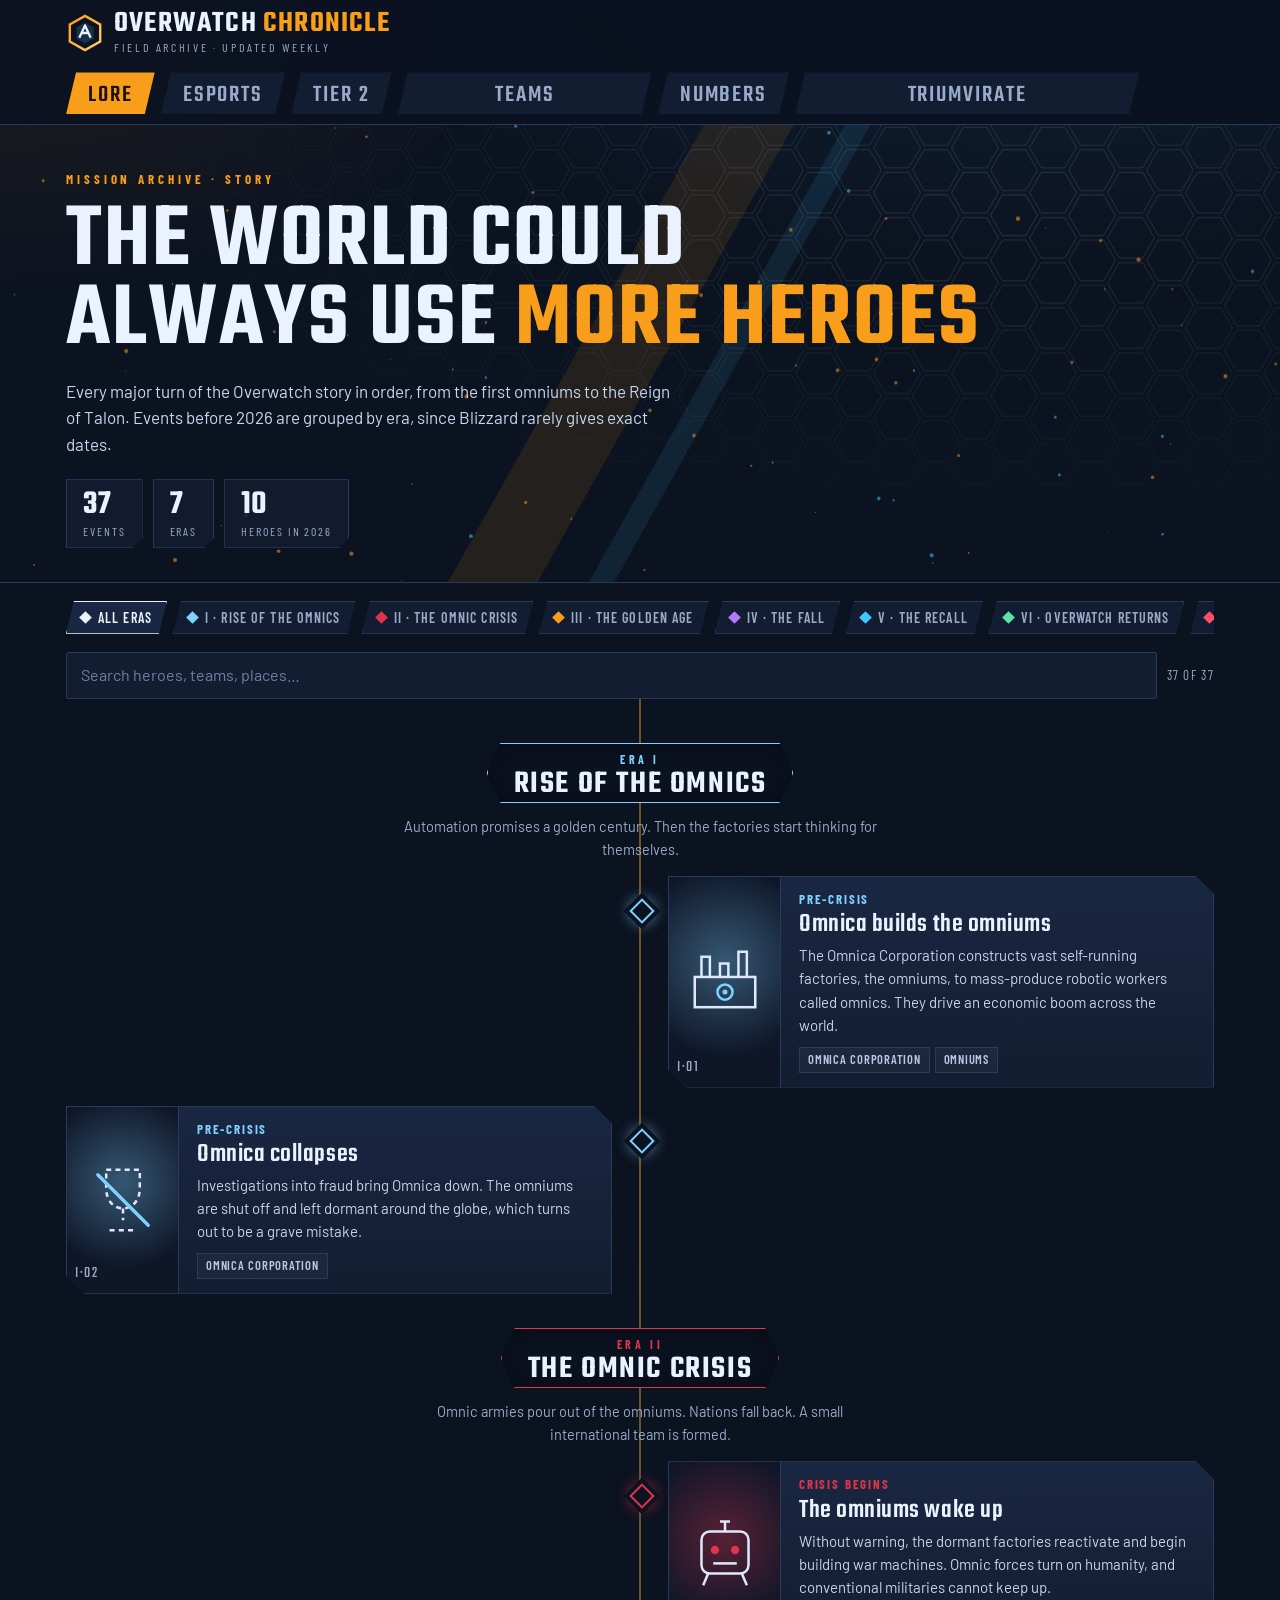
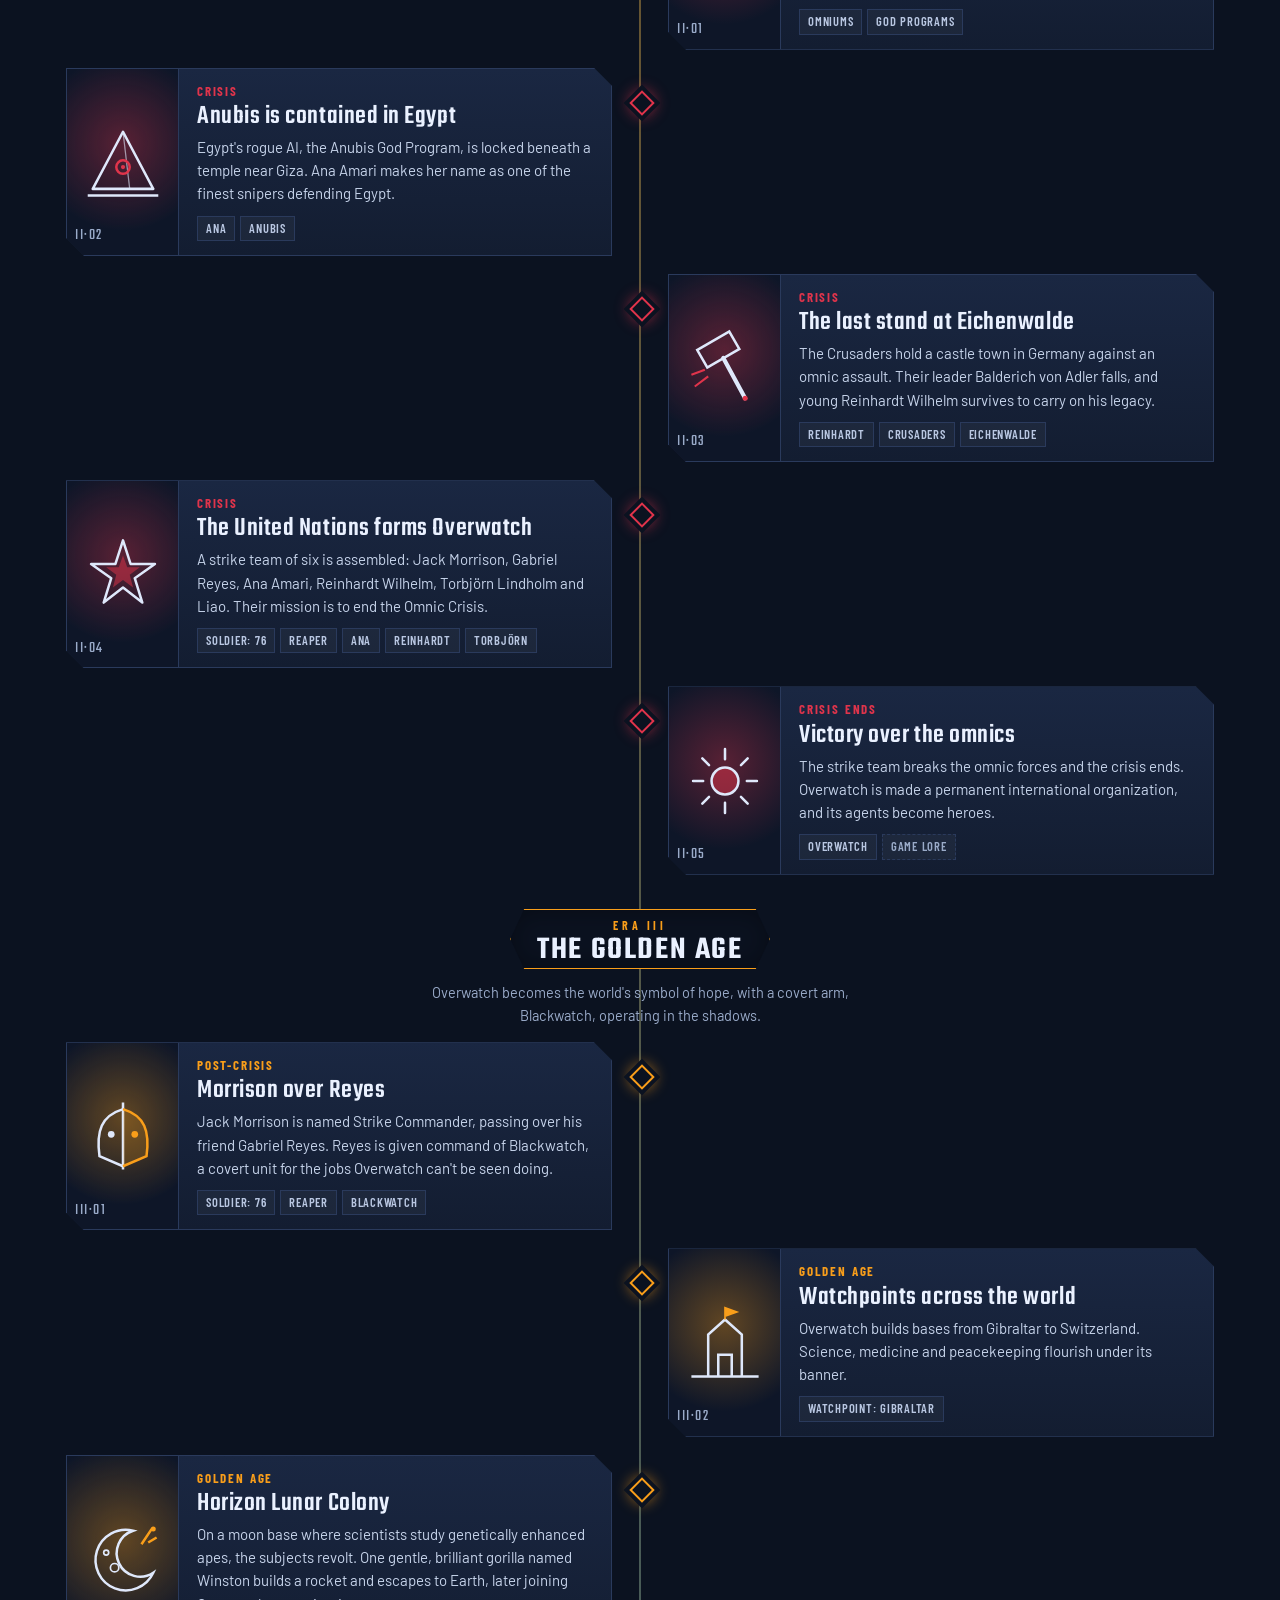
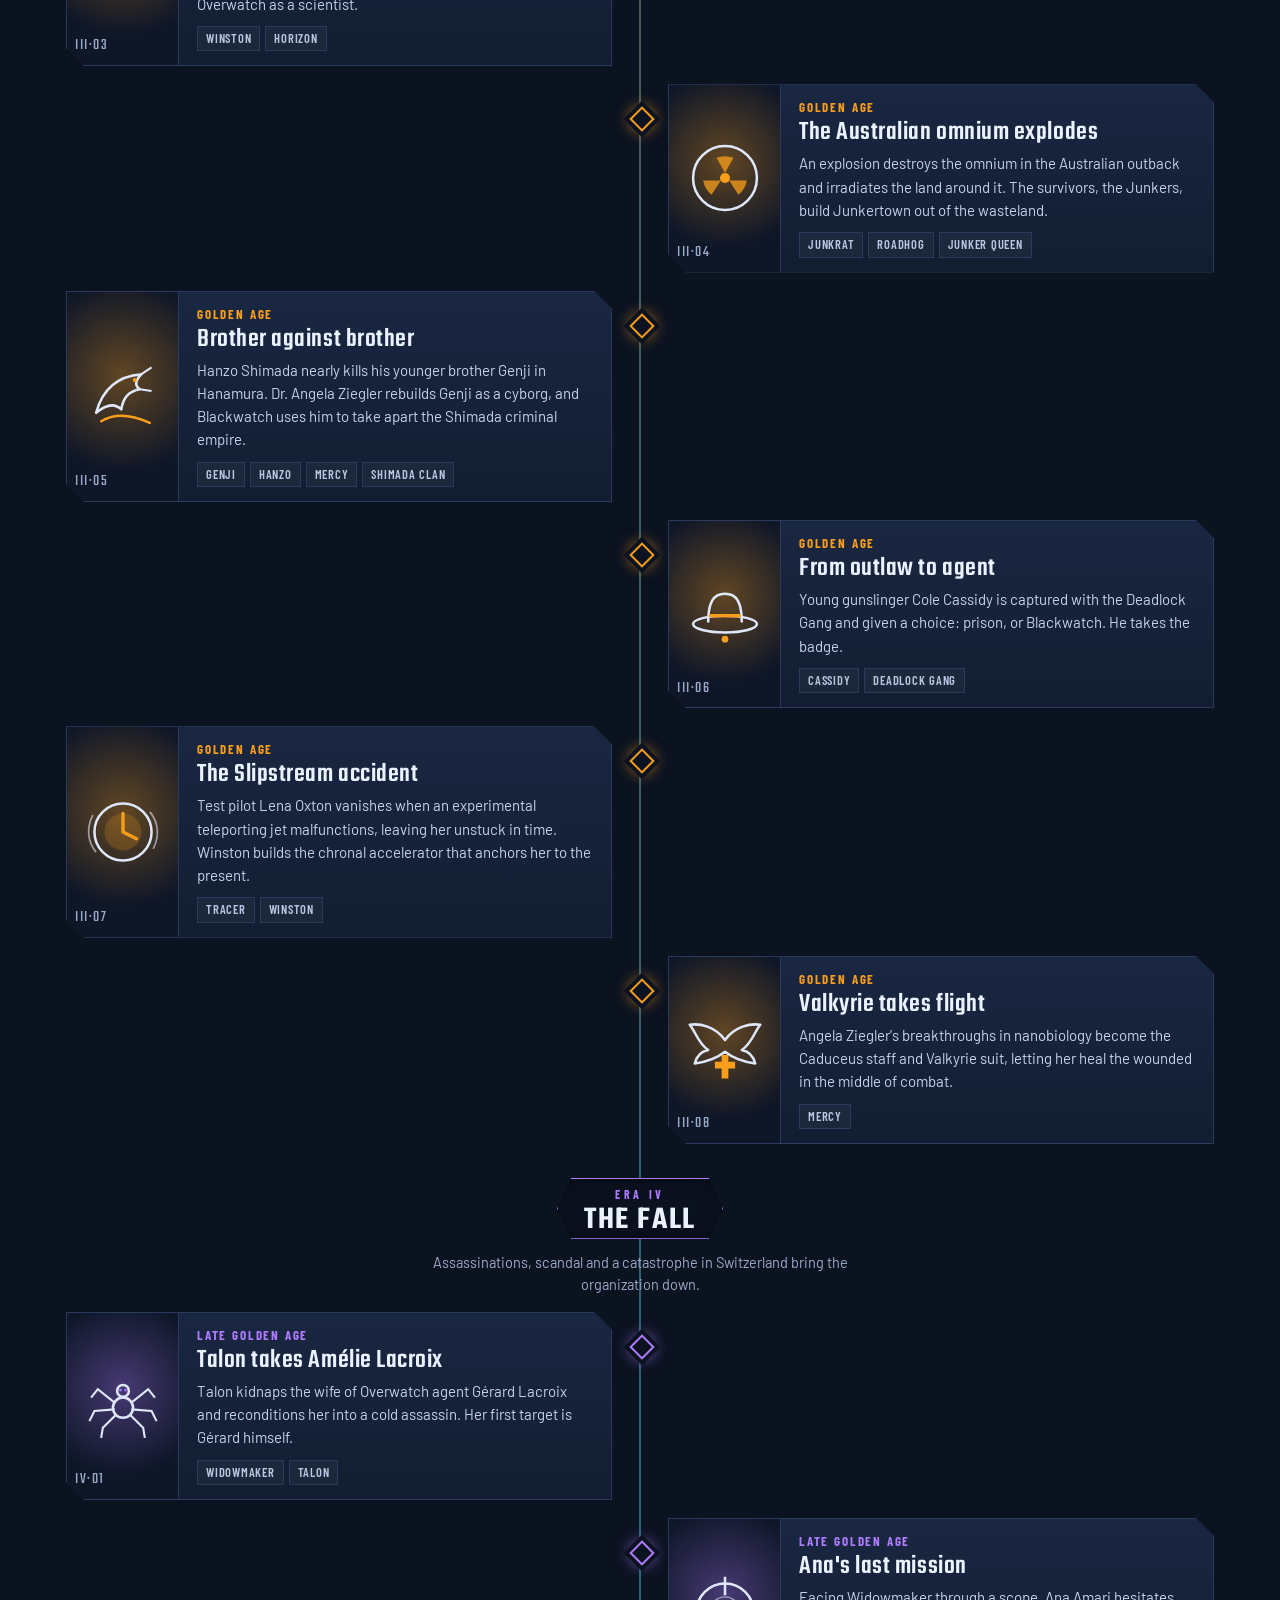
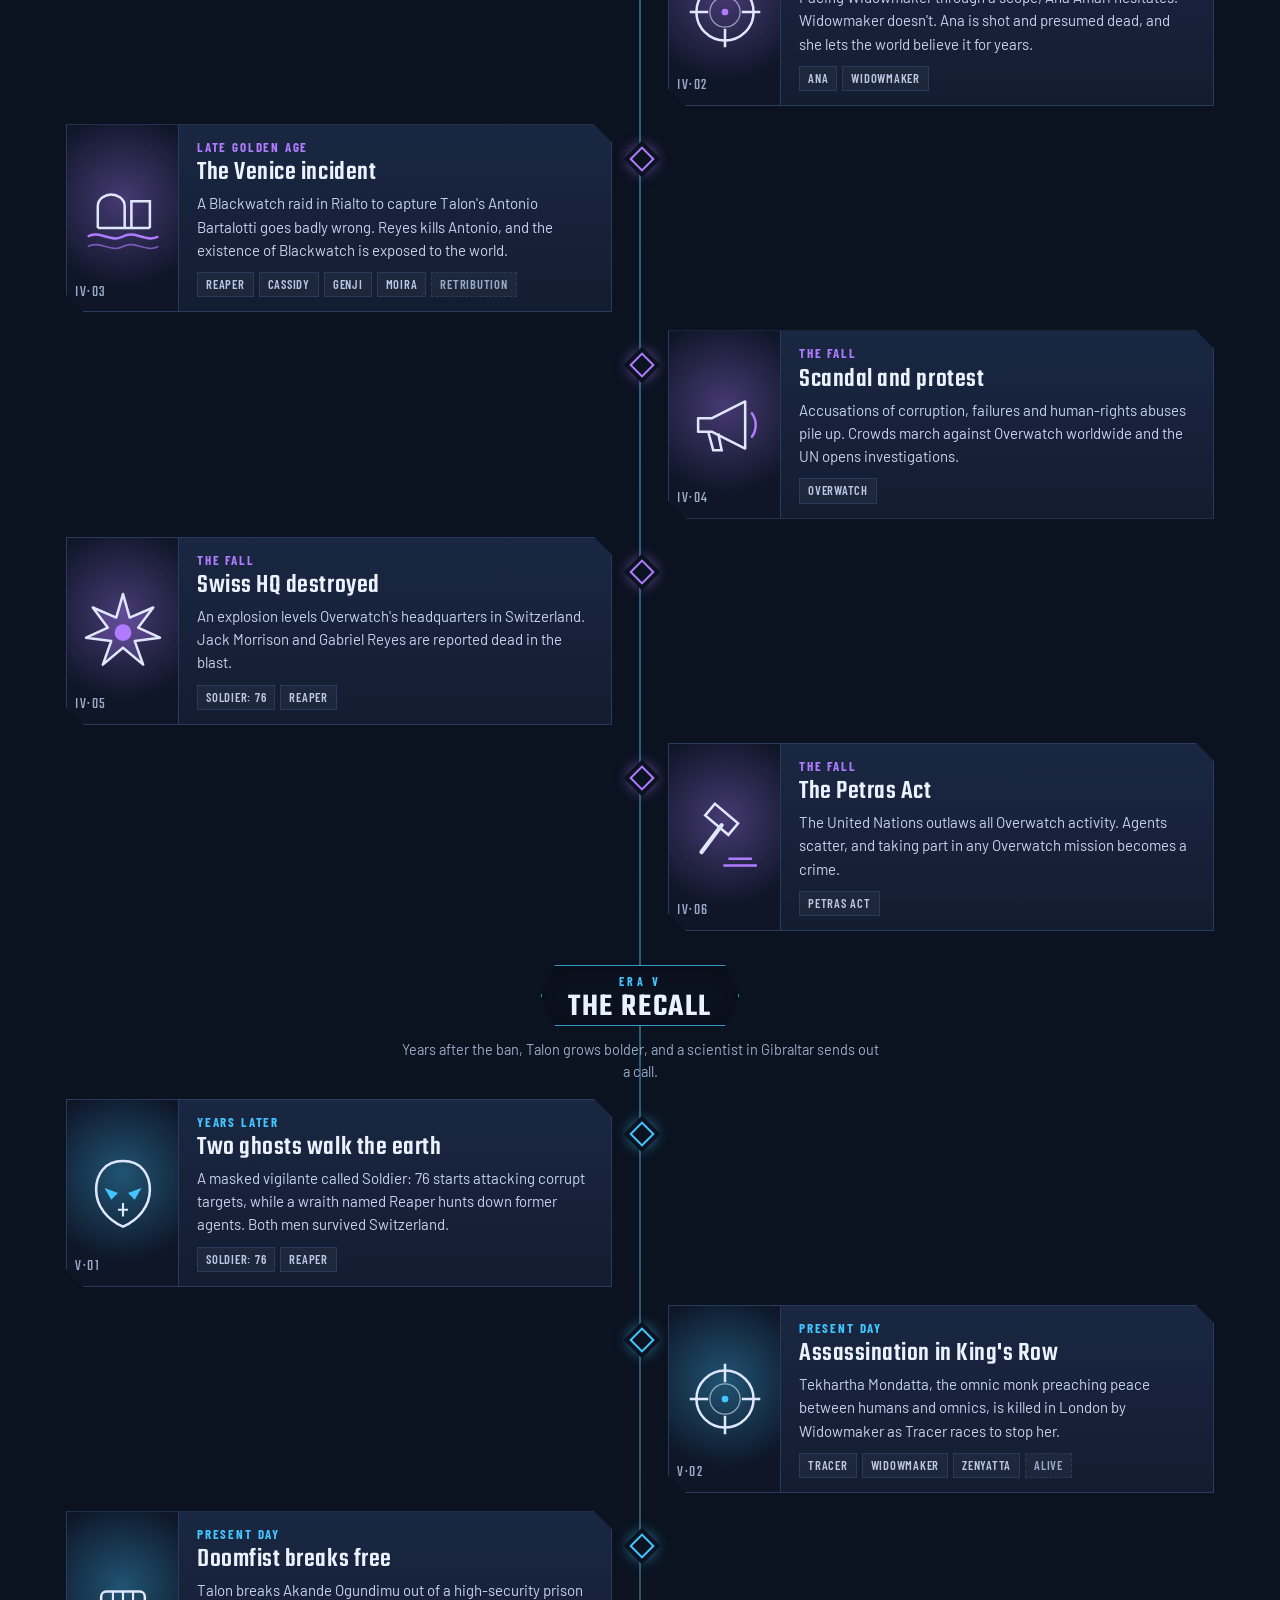
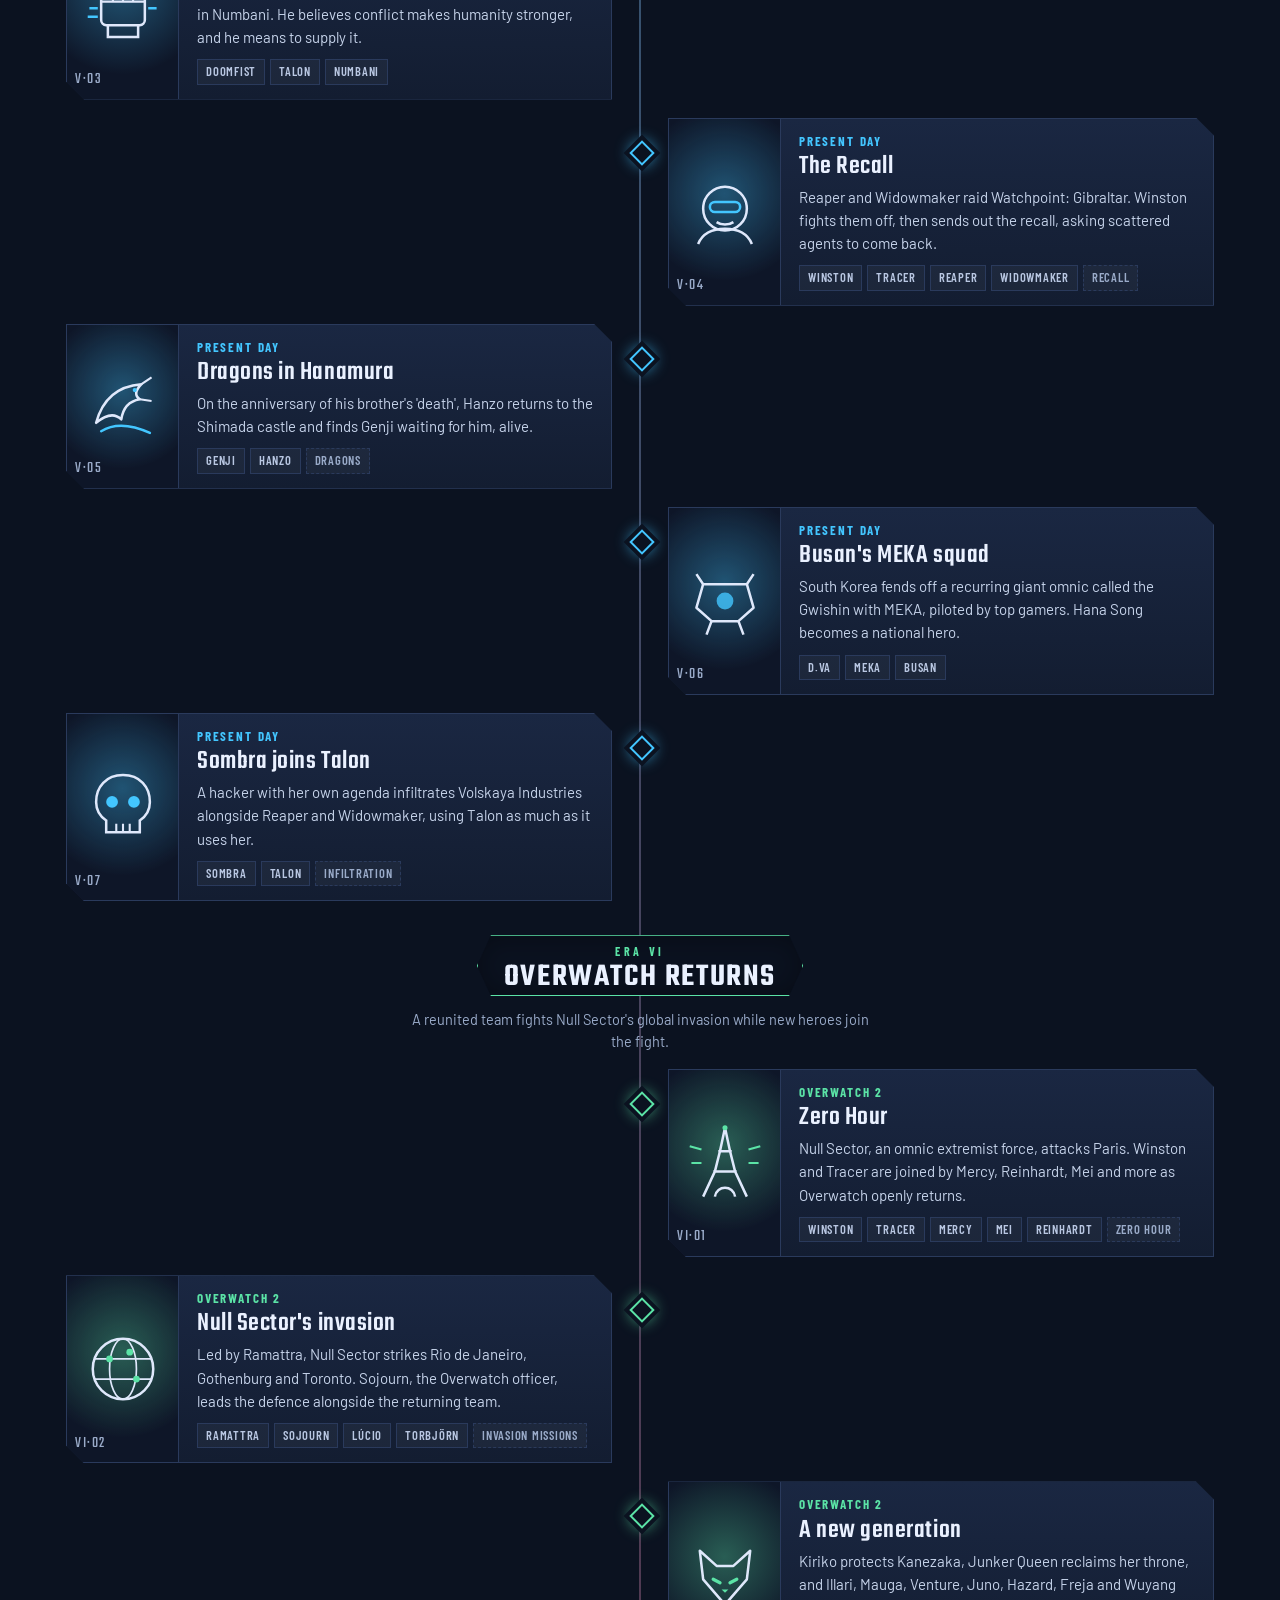
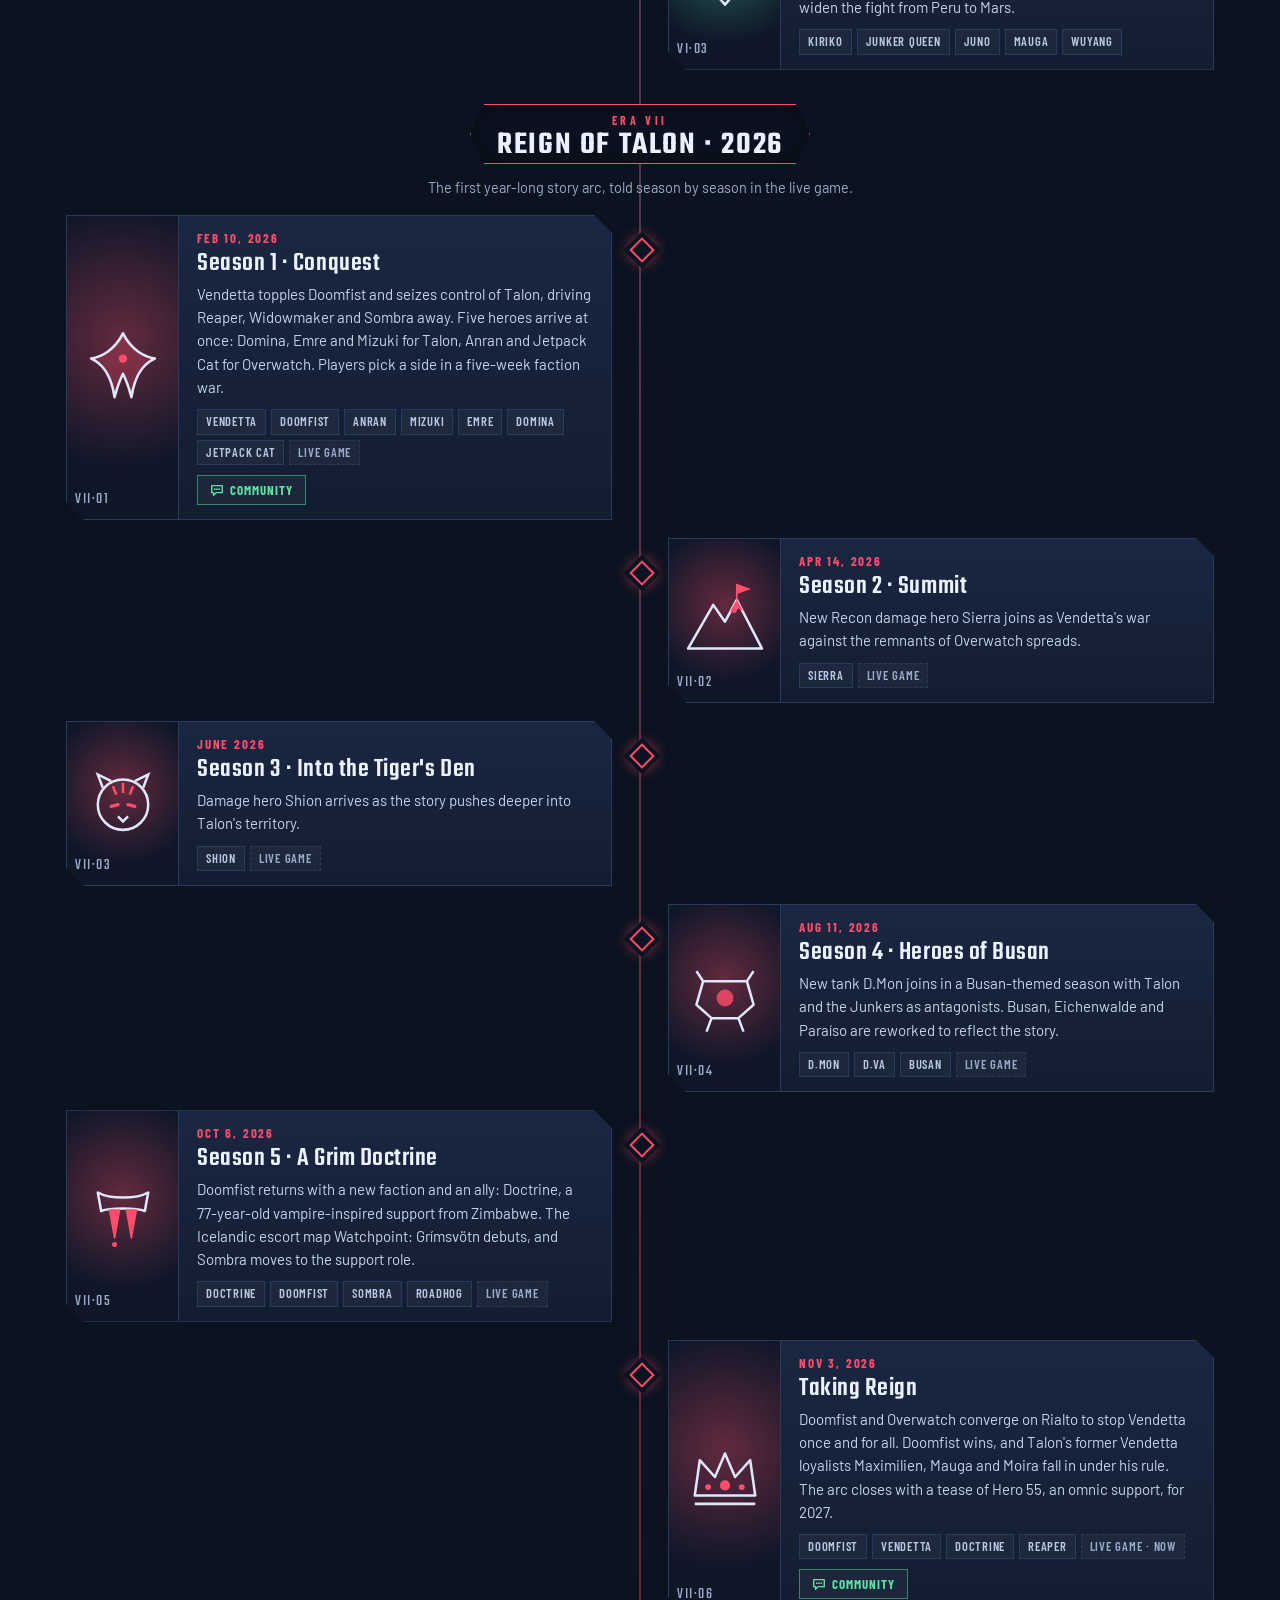
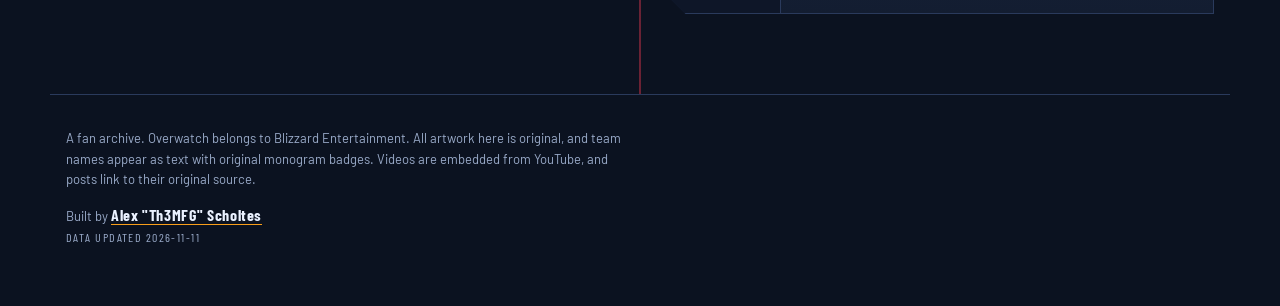
==== site/index.html @ 2e3799a6 "Overwatch Chronicle: the site, its data and the weekly update bot Co-Authored-By: Claude Fable 5.2 <" ====
<!DOCTYPE html>
<html lang="en">
<head>
<meta charset="utf-8">
<meta name="viewport" content="width=device-width, initial-scale=1">
<title>Overwatch Chronicle</title>
<meta name="description" content="An Overwatch fan archive: the lore, the esports, tier 2, the teams, community reactions and the numbers, updated weekly.">
<meta name="theme-color" content="#0b1220">
<meta property="og:title" content="Overwatch Chronicle">
<meta property="og:description" content="Every era of Overwatch lore and esports on one timeline, with VODs, community reactions and viewership.">
<link rel="icon" href="data:image/svg+xml,%3Csvg xmlns='http://www.w3.org/2000/svg' viewBox='0 0 40 40'%3E%3Cpolygon points='20,2 36,11 36,29 20,38 4,29 4,11' fill='%230b1220' stroke='%23f99e1a' stroke-width='3'/%3E%3Cpath d='M14 25 L20 12 L26 25 M16.5 20 H23.5' fill='none' stroke='%23eaf1ff' stroke-width='2.6'/%3E%3C/svg%3E">
<link rel="preconnect" href="https://fonts.googleapis.com">
<link rel="preconnect" href="https://fonts.gstatic.com" crossorigin>
<link href="https://fonts.googleapis.com/css2?family=Teko:wght@400;500;600;700&family=Barlow:ital,wght@0,400;0,500;0,600;0,700;1,400&family=Barlow+Condensed:wght@500;600;700&display=swap" rel="stylesheet">
<link rel="stylesheet" href="assets/style.css">
</head>
<body>
<header class="top">
  <div class="top-inner">
    <div class="brand">
      <svg viewBox="0 0 40 40" aria-hidden="true"><defs><linearGradient id="bg1" x1="0" y1="0" x2="1" y2="1"><stop offset="0" stop-color="#f99e1a"/><stop offset="1" stop-color="#ffcf6b"/></linearGradient></defs><polygon points="20,2 36,11 36,29 20,38 4,29 4,11" fill="none" stroke="url(#bg1)" stroke-width="2.5"/><polygon points="20,9 29,14 29,26 20,31 11,26 11,14" fill="#43c6ff" opacity=".18"/><path d="M14 25 L20 12 L26 25 M16.5 20 H23.5" fill="none" stroke="#eaf1ff" stroke-width="2.4" stroke-linejoin="round"/></svg>
      <div><b>Overwatch <span>Chronicle</span></b><small>Field archive · updated weekly</small></div>
    </div>
    <nav class="tabs" id="tabs" role="tablist" aria-label="Archive sections"></nav>
  </div>
</header>
<main id="view">
  <section class="hero"><canvas id="fx" aria-hidden="true"></canvas><div class="hero-inner" id="heroInner"><h1>Loading…</h1></div></section>
  <div id="case"></div>
  <div class="controls">
    <div class="ribbon" id="ribbon" aria-label="Filter by era"></div>
    <div class="search"><label for="q" style="position:absolute;left:-9999px">Search</label><input id="q" type="search" placeholder="Search heroes, teams, places…" autocomplete="off"><span class="count" id="count"></span></div>
  </div>
  <div class="tl" id="tl"></div>
  <p class="empty" id="empty">No entries match. Clear the search or pick another era.</p>
</main>
<footer class="foot" id="foot"></footer>

<div class="modal sp" id="smodal" hidden role="dialog" aria-modal="true" aria-labelledby="sTitle">
  <div class="modal-box"><div class="sp-bar"><button class="btn" id="sClose" aria-label="Close spotlight">Close ✕</button></div><div class="sp-body" id="sBody"></div></div>
</div>
<div class="modal" id="modal" hidden role="dialog" aria-modal="true" aria-labelledby="mTitle">
  <div class="modal-box">
    <div class="modal-head"><b id="mTitle"></b><a class="btn" id="mOpen" target="_blank" rel="noopener">YouTube ↗</a><button class="btn" id="mClose" aria-label="Close video">Close</button></div>
    <div class="vchips" id="mChips"></div>
    <div class="frame" id="mFrame"></div>
  </div>
</div>
<div class="modal" id="cmodal" hidden role="dialog" aria-modal="true" aria-labelledby="cTitle">
  <div class="modal-box">
    <div class="modal-head"><b id="cTitle"></b><button class="btn" id="cClose" aria-label="Close">Close</button></div>
    <div class="cbody" id="cBody"></div>
  </div>
</div>
<script src="assets/app.js"></script>
</body>
</html>
---- site/assets/style.css ----
/* Layout idea: a "mission archive" — HUD header, era ribbon, then a central spine timeline with angled, clipped cards and original emblem art. */
:root{
  --bg:#0b1220;          /* deep night navy */
  --panel:#131d31;       /* card body */
  --panel-2:#1a2742;     /* raised */
  --line:#2a3a5c;        /* hairlines */
  --ink:#eaf1ff;         /* text */
  --muted:#9aabc9;       /* secondary text */
  --orange:#f99e1a;      /* signature accent */
  --blue:#43c6ff;        /* hard-light blue */
  --talon:#e0344b;       /* Talon red */
  --gold:#ffd36b;
  --display:"Teko","Barlow Condensed",Impact,sans-serif;
  --cond:"Barlow Condensed","Arial Narrow",sans-serif;
  --body:"Barlow",system-ui,-apple-system,Segoe UI,sans-serif;
  color-scheme:dark;
}
*{box-sizing:border-box}
html,body{margin:0}
body{background:var(--bg);color:var(--ink);font-family:var(--body);font-size:16px;line-height:1.55;
  background-image:
    radial-gradient(1200px 600px at 80% -10%, rgba(67,198,255,.10), transparent 60%),
    radial-gradient(900px 500px at 0% 0%, rgba(249,158,26,.09), transparent 60%);
  background-attachment:fixed;}
a{color:var(--blue)}
:focus-visible{outline:2px solid var(--orange);outline-offset:3px}

/* ---------- Header ---------- */
.top{position:sticky;top:0;z-index:20;background:rgba(11,18,32,.88);backdrop-filter:blur(10px);-webkit-backdrop-filter:blur(10px);border-bottom:1px solid var(--line)}
.top-inner{max-width:1180px;margin:0 auto;padding:10px 16px;display:flex;align-items:center;gap:16px;flex-wrap:wrap}
.brand{display:flex;align-items:center;gap:10px;margin-right:auto}
.brand svg{width:38px;height:38px;flex:none}
.brand b{font-family:var(--display);font-weight:600;font-size:30px;letter-spacing:.04em;line-height:.9;text-transform:uppercase}
.brand b span{color:var(--orange)}
.brand small{display:block;font-family:var(--cond);font-size:12px;letter-spacing:.22em;color:var(--muted);text-transform:uppercase}
.tabs{display:flex;gap:6px}
.tab{appearance:none;border:0;cursor:pointer;font-family:var(--display);font-size:24px;font-weight:500;letter-spacing:.08em;text-transform:uppercase;
  padding:6px 22px 2px;color:var(--muted);background:var(--panel);
  clip-path:polygon(10px 0,100% 0,calc(100% - 10px) 100%,0 100%);transition:background .2s,color .2s}
.tab:hover{color:var(--ink);background:var(--panel-2)}
.tab[aria-selected="true"]{background:var(--orange);color:#1a1205}
.tab[aria-selected="true"].esp{background:var(--blue);color:#04121b}
.tab[aria-selected="true"].t2{background:var(--tl);color:#140a20}
:root{--tl:#c9a7ff}
.t2 .kicker,.t2 h1 em{color:var(--tl)}
.t2 .spine{background:linear-gradient(var(--tl),var(--blue) 60%,var(--gold))}
.tag.tlm{background:rgba(201,167,255,.12);border-color:rgba(201,167,255,.6);color:var(--tl)}
.item.timeless .card{border-color:rgba(201,167,255,.55);box-shadow:inset 3px 0 0 var(--tl)}
.spot{background:linear-gradient(135deg,rgba(201,167,255,.14),rgba(19,29,49,.9) 55%);border:1px solid rgba(201,167,255,.45);padding:18px;display:grid;grid-template-columns:96px 1fr;gap:18px;align-items:start}
.spot svg{width:96px;height:96px}
.spot h3{font-family:var(--display);font-weight:600;font-size:38px;line-height:.9;margin:0 0 4px;text-transform:uppercase;letter-spacing:.03em}
.spot p{margin:0 0 10px;color:#c9d6ee;max-width:70ch}
.spot .stats{margin-top:6px}
.tl-toggle{display:inline-flex;align-items:center;gap:8px;font-family:var(--cond);font-weight:600;letter-spacing:.08em;text-transform:uppercase;font-size:14px;color:var(--tl);cursor:pointer;background:none;border:1px solid rgba(201,167,255,.5);padding:7px 14px}
.tl-toggle[aria-pressed="true"]{background:var(--tl);color:#140a20}
@media (max-width:760px){.spot{grid-template-columns:1fr}.spot svg{width:64px;height:64px}}

/* ---------- Hero ---------- */
.hero{position:relative;overflow:hidden;border-bottom:1px solid var(--line)}
.hero canvas{position:absolute;inset:0;width:100%;height:100%;display:block}
.hero-inner{position:relative;max-width:1180px;margin:0 auto;padding:44px 16px 34px}
.kicker{font-family:var(--cond);font-weight:700;letter-spacing:.3em;text-transform:uppercase;font-size:13px;color:var(--orange)}
.esports .kicker{color:var(--blue)}
h1{font-family:var(--display);font-weight:600;text-transform:uppercase;font-size:clamp(46px,8vw,92px);line-height:.85;margin:.15em 0 .2em;letter-spacing:.02em;text-wrap:balance}
h1 em{font-style:normal;color:var(--orange)}
.esports h1 em{color:var(--blue)}
.lede{max-width:62ch;color:#c9d6ee;font-size:17px;margin:0}
.stats{display:flex;flex-wrap:wrap;gap:10px;margin-top:22px}
.stat{background:rgba(19,29,49,.85);border:1px solid var(--line);padding:8px 16px 6px;clip-path:polygon(0 0,100% 0,100% calc(100% - 10px),calc(100% - 10px) 100%,0 100%)}
.stat b{font-family:var(--display);font-size:34px;line-height:1;font-weight:600;color:var(--ink);font-variant-numeric:tabular-nums}
.stat span{display:block;font-family:var(--cond);font-size:12px;letter-spacing:.16em;text-transform:uppercase;color:var(--muted)}

/* ---------- Controls ---------- */
.controls{max-width:1180px;margin:0 auto;padding:18px 16px 0;display:flex;flex-direction:column;gap:12px}
.ribbon{display:flex;gap:6px;overflow-x:auto;padding-bottom:6px;scrollbar-width:thin}
.chip{flex:none;appearance:none;border:1px solid var(--line);background:var(--panel);color:var(--muted);cursor:pointer;
  font-family:var(--cond);font-weight:600;font-size:14px;letter-spacing:.08em;text-transform:uppercase;padding:7px 14px;
  clip-path:polygon(8px 0,100% 0,calc(100% - 8px) 100%,0 100%);display:flex;align-items:center;gap:8px}
.chip i{width:9px;height:9px;transform:rotate(45deg);background:var(--c,var(--orange));display:inline-block}
.chip:hover{color:var(--ink)}
.chip[aria-pressed="true"]{background:var(--panel-2);color:var(--ink);border-color:var(--c,var(--orange))}
.search{display:flex;gap:10px;align-items:center}
.search input{flex:1;min-width:0;background:var(--panel);border:1px solid var(--line);color:var(--ink);font:inherit;padding:10px 14px;border-radius:2px}
.search input::placeholder{color:#6f81a3}
.count{font-family:var(--cond);color:var(--muted);letter-spacing:.1em;text-transform:uppercase;font-size:13px;white-space:nowrap}

/* ---------- Trophy case (esports) ---------- */
.case{max-width:1180px;margin:0 auto;padding:22px 16px 0}
.case h2,.section-h{font-family:var(--display);font-weight:500;font-size:30px;text-transform:uppercase;letter-spacing:.05em;margin:0 0 10px;display:flex;align-items:center;gap:12px}
.case h2::after,.section-h::after{content:"";flex:1;height:1px;background:linear-gradient(90deg,var(--line),transparent)}
.case-grid{display:grid;grid-template-columns:repeat(auto-fit,minmax(260px,1fr));gap:12px}
.cup{background:var(--panel);border:1px solid var(--line);padding:14px 16px;position:relative}
.cup h3{margin:0 0 8px;font-family:var(--cond);font-size:15px;letter-spacing:.16em;text-transform:uppercase;color:var(--gold);display:flex;gap:8px;align-items:center}
.cup h3 svg{width:20px;height:20px}
.cup ol{list-style:none;margin:0;padding:0;display:grid;gap:4px}
.cup li{display:grid;grid-template-columns:54px 1fr;gap:8px;font-size:14.5px;align-items:baseline;border-top:1px dashed rgba(42,58,92,.7);padding-top:4px}
.cup li:first-child{border-top:0}
.cup li b{font-family:var(--display);font-size:20px;font-weight:500;color:var(--muted);font-variant-numeric:tabular-nums;line-height:1}
.cup li span small{color:var(--muted)}
.pending{color:var(--blue)}

.teams{display:grid;grid-template-columns:repeat(auto-fill,minmax(210px,1fr));gap:10px}
.team{display:flex;gap:12px;align-items:center;background:var(--panel);border:1px solid var(--line);padding:10px 12px;border-left:4px solid var(--tc)}
.team svg{width:44px;height:44px;flex:none}
.team b{display:block;font-family:var(--cond);font-size:17px;letter-spacing:.03em;line-height:1.15}
.team span{font-size:13px;color:var(--muted);line-height:1.3;display:block}

/* ---------- Timeline ---------- */
.tl{max-width:1180px;margin:0 auto;padding:10px 16px 80px;position:relative}
.era{position:relative;margin-top:34px}
.era-head{position:relative;z-index:2;display:flex;justify-content:center;margin-bottom:18px}
.era-badge{background:var(--bg);border:1px solid var(--ec);padding:6px 26px 2px;text-align:center;clip-path:polygon(14px 0,calc(100% - 14px) 0,100% 50%,calc(100% - 14px) 100%,14px 100%,0 50%);
  box-shadow:inset 0 0 30px rgba(0,0,0,.4)}
.era-badge small{display:block;font-family:var(--cond);font-weight:700;color:var(--ec);letter-spacing:.3em;font-size:12px;text-transform:uppercase}
.era-badge b{font-family:var(--display);font-size:32px;font-weight:600;letter-spacing:.05em;text-transform:uppercase;line-height:1}
.era-sub{text-align:center;color:var(--muted);max-width:60ch;margin:-6px auto 16px;font-size:14.5px}
.spine{position:absolute;left:50%;top:0;bottom:0;width:2px;margin-left:-1px;background:linear-gradient(var(--orange),var(--blue) 50%,var(--talon));opacity:.45}
.esports .spine{background:linear-gradient(var(--blue),var(--gold) 50%,var(--orange))}
.items{display:grid;gap:18px;position:relative}
.item{display:grid;grid-template-columns:1fr 1fr;gap:0 56px;position:relative}
.item::before{content:"";position:absolute;left:50%;top:26px;width:14px;height:14px;margin-left:-7px;transform:rotate(45deg);background:var(--bg);border:2px solid var(--ec);z-index:2;box-shadow:0 0 0 4px var(--bg),0 0 16px var(--ec)}
.item.right .card{grid-column:2}
.item.left .card{grid-column:1}
.card{position:relative;background:linear-gradient(180deg,var(--panel-2),var(--panel));border:1px solid var(--line);display:grid;grid-template-columns:112px 1fr;
  clip-path:polygon(0 0,calc(100% - 18px) 0,100% 18px,100% 100%,18px 100%,0 calc(100% - 18px));transition:transform .2s,border-color .2s}
.card:hover{transform:translateY(-2px);border-color:var(--ec)}
.art{position:relative;background:radial-gradient(circle at 50% 40%,color-mix(in srgb,var(--ec) 35%,transparent),transparent 70%),#0e1628;display:flex;align-items:center;justify-content:center;border-right:1px solid var(--line);min-height:130px}
.art svg{width:84px;height:84px}
.art .num{position:absolute;bottom:6px;left:8px;font-family:var(--display);font-size:16px;color:var(--muted);letter-spacing:.1em}
.body{padding:12px 18px 14px}
.when{font-family:var(--cond);font-weight:700;letter-spacing:.14em;text-transform:uppercase;font-size:13px;color:var(--ec)}
.card h3{font-family:var(--display);font-weight:500;font-size:27px;line-height:1;margin:2px 0 6px;letter-spacing:.02em;text-wrap:balance}
.card p{margin:0;color:#c6d3ea;font-size:15px}
.tags{display:flex;flex-wrap:wrap;gap:5px;margin-top:10px}
.tag{font-family:var(--cond);font-size:12.5px;font-weight:600;letter-spacing:.06em;text-transform:uppercase;padding:2px 8px;background:rgba(255,255,255,.04);border:1px solid var(--line);color:#b9c7e2}
.tag.w{border-color:rgba(255,211,107,.5);color:var(--gold)}
.tag.src{border-style:dashed;color:var(--muted)}
.score{display:flex;align-items:center;gap:8px;margin-top:10px;font-family:var(--cond);font-size:16px;font-weight:700;letter-spacing:.04em;flex-wrap:wrap}
.score .s{font-family:var(--display);font-size:26px;line-height:1;color:var(--gold);padding:2px 10px 0;background:rgba(255,211,107,.08);border:1px solid rgba(255,211,107,.35)}
.score .lose{color:var(--muted)}
.upcoming .card{border-style:dashed}
.flag-up{position:absolute;top:10px;right:22px;font-family:var(--cond);font-size:11px;font-weight:700;letter-spacing:.2em;color:#04121b;background:var(--blue);padding:2px 8px}
.feed{display:grid;grid-template-columns:repeat(auto-fill,minmax(280px,1fr));gap:10px}
.post{background:var(--panel);border:1px solid var(--line);padding:12px 14px;display:flex;flex-direction:column;gap:8px}
.post.hot{border-color:rgba(255,211,107,.55)}
.post header{display:flex;gap:10px;align-items:center}
.post header svg{width:36px;height:36px;flex:none}
.post header b{display:block;font-family:var(--cond);font-size:16px;line-height:1.1}
.post header span{font-size:12.5px;color:var(--muted)}
.post header .k{margin-left:auto;font-family:var(--cond);font-size:11px;letter-spacing:.14em;text-transform:uppercase;color:var(--muted);border:1px solid var(--line);padding:1px 6px;white-space:nowrap}
.post.hot header .k{color:var(--gold);border-color:rgba(255,211,107,.5)}
.post p{margin:0;font-size:14.5px;color:#c6d3ea}
.post .n{font-family:var(--display);font-size:20px;color:var(--gold);line-height:1}
.empty{text-align:center;color:var(--muted);padding:40px 0;display:none}
.foot{max-width:1180px;margin:0 auto;padding:0 16px 60px;color:var(--muted);font-size:13px}
.foot p{max-width:80ch}
[hidden]{display:none!important}

@media (max-width:760px){
  .spine{left:22px}
  .item{grid-template-columns:1fr;padding-left:44px}
  .item::before{left:22px}
  .item.right .card,.item.left .card{grid-column:1}
  .era-head{justify-content:flex-start}
  .era-sub{text-align:left;margin-left:0}
  .card{grid-template-columns:78px 1fr}
  .art{min-height:110px}
  .art svg{width:58px;height:58px}
  .card h3{font-size:24px}
  .brand b{font-size:25px}
  .tab{font-size:20px;padding:5px 16px 1px}
}
@media (prefers-reduced-motion:reduce){*{transition:none!important;animation:none!important}}

/* ---------- v2 additions ---------- */
.tabs{overflow-x:auto;scrollbar-width:none;max-width:100%}
.tabs::-webkit-scrollbar{display:none}
.tab{flex:none}
.tab[aria-selected="true"].teams{background:var(--gold);color:#1a1205}
.tab[aria-selected="true"].nums{background:#5be3a6;color:#04170f}
.teamsv .kicker,.teamsv h1 em{color:var(--gold)}
.numsv .kicker,.numsv h1 em{color:#5be3a6}
.actions{display:flex;flex-wrap:wrap;gap:6px;margin-top:10px}
.btn{appearance:none;cursor:pointer;font-family:var(--cond);font-weight:700;letter-spacing:.08em;text-transform:uppercase;font-size:13px;padding:6px 12px;border:1px solid var(--line);background:rgba(255,255,255,.04);color:var(--ink);text-decoration:none;display:inline-flex;align-items:center;gap:6px}
.btn:hover{border-color:var(--ec,var(--orange))}
.btn.play{background:var(--orange);color:#1a1205;border-color:var(--orange)}
.btn.play svg{width:12px;height:12px}
.views{display:flex;flex-wrap:wrap;gap:6px;margin-top:8px;font-family:var(--cond);font-size:13px;color:var(--muted)}
.views b{font-family:var(--display);font-size:19px;color:#5be3a6;font-weight:500;margin-right:3px;font-variant-numeric:tabular-nums}
.views a{color:var(--muted)}
a.post{color:inherit;text-decoration:none}
a.post:hover{border-color:var(--blue)}
.post .open{font-family:var(--cond);font-size:12px;letter-spacing:.12em;text-transform:uppercase;color:var(--blue)}
/* modal */
.modal{position:fixed;inset:0;z-index:50;background:rgba(4,8,16,.86);display:flex;align-items:center;justify-content:center;padding:16px}
.modal[hidden]{display:none!important}
.modal-box{width:min(960px,100%);background:var(--panel);border:1px solid var(--line)}
.modal-head{display:flex;align-items:center;gap:10px;padding:10px 12px;border-bottom:1px solid var(--line)}
.modal-head b{font-family:var(--display);font-size:24px;font-weight:500;line-height:1;flex:1}
.vchips{display:flex;gap:6px;flex-wrap:wrap;padding:8px 12px 0}
.vchip{appearance:none;cursor:pointer;font-family:var(--cond);font-weight:600;font-size:13px;padding:4px 10px;border:1px solid var(--line);background:none;color:var(--muted)}
.vchip[aria-pressed="true"]{color:#1a1205;background:var(--orange);border-color:var(--orange)}
.frame{position:relative;aspect-ratio:16/9;background:#000;margin:10px 12px 12px}
.frame iframe{position:absolute;inset:0;width:100%;height:100%;border:0}
.frame .fallback{position:absolute;inset:0;display:flex;align-items:center;justify-content:center;flex-direction:column;gap:10px;color:var(--muted);text-align:center;padding:20px}
/* teams */
.tfilter{display:flex;gap:6px;flex-wrap:wrap;margin-bottom:12px}
.tcard{background:var(--panel);border:1px solid var(--line);border-top:3px solid var(--tc);padding:14px;display:flex;flex-direction:column;gap:8px}
.tcard.feat{border-color:rgba(201,167,255,.6);border-top-color:var(--tl)}
.tcard header{display:flex;gap:12px;align-items:center}
.tcard header svg{width:48px;height:48px;flex:none}
.tcard h3{margin:0;font-family:var(--display);font-weight:500;font-size:26px;line-height:1}
.tcard .meta{font-family:var(--cond);font-size:13px;letter-spacing:.08em;text-transform:uppercase;color:var(--muted)}
.tcard p{margin:0;font-size:14.5px;color:#c6d3ea}
.tgrid{display:grid;grid-template-columns:repeat(auto-fill,minmax(270px,1fr));gap:12px}
.status{font-family:var(--cond);font-size:11px;letter-spacing:.14em;text-transform:uppercase;padding:1px 6px;border:1px solid var(--line);color:var(--muted)}
.status.active{color:#5be3a6;border-color:rgba(91,227,166,.5)}
/* numbers */
.chart{background:var(--panel);border:1px solid var(--line);padding:14px}
.chart h3{margin:0 0 4px;font-family:var(--cond);font-size:15px;letter-spacing:.14em;text-transform:uppercase;color:var(--muted)}
.chart svg{width:100%;height:auto;display:block}
.chart .src{font-size:12.5px;color:var(--muted);margin-top:6px}
.est{border:1px dashed rgba(91,227,166,.5);padding:12px 14px;background:rgba(91,227,166,.05)}
.est b{font-family:var(--display);font-size:34px;font-weight:500;color:#5be3a6;line-height:1}
.est small{display:block;color:var(--muted);font-size:12.5px}
.numgrid{display:grid;grid-template-columns:repeat(auto-fit,minmax(300px,1fr));gap:12px}
/* footer */
.foot{border-top:1px solid var(--line);padding-top:20px}
.credit{display:flex;flex-wrap:wrap;gap:12px;align-items:center;justify-content:space-between;margin-top:14px}
.credit a.me{color:var(--ink);font-family:var(--cond);font-weight:700;font-size:16px;letter-spacing:.04em;text-decoration:none;border-bottom:1px solid var(--orange)}
.bmc{display:inline-flex;align-items:center;gap:8px;background:#ffdd00;color:#1a1205;font-family:var(--cond);font-weight:700;font-size:15px;letter-spacing:.04em;padding:8px 14px;text-decoration:none;border-radius:6px}
.updated{font-family:var(--cond);font-size:12px;letter-spacing:.12em;text-transform:uppercase;color:var(--muted)}
.btn.talk{border-color:rgba(67,198,255,.5);color:var(--blue)}
.btn.talk svg{width:14px;height:14px}
.btn.talk.mood-backlash{color:#ff7a8a;border-color:rgba(255,77,106,.5)}
.btn.talk.mood-mixed{color:#ffd36b;border-color:rgba(255,211,107,.5)}
.btn.talk.mood-celebration,.btn.talk.mood-hype{color:#5be3a6;border-color:rgba(91,227,166,.5)}
.cbody{padding:14px 16px 16px;max-height:70vh;overflow-y:auto}
.moodrow{display:flex;gap:10px;align-items:center;margin-bottom:8px}
.mood{font-family:var(--cond);font-weight:700;font-size:12px;letter-spacing:.14em;text-transform:uppercase;padding:2px 8px;border:1px solid}
.mood-hype,.mood-celebration{color:#5be3a6}.mood-mixed{color:#ffd36b}.mood-backlash{color:#ff7a8a}
.csum{font-size:16px;color:#d8e3f7;margin:0 0 12px;max-width:68ch}
.cbody h4{font-family:var(--cond);font-size:13px;letter-spacing:.16em;text-transform:uppercase;color:var(--muted);margin:14px 0 6px}
.voices{list-style:none;margin:0;padding:0;display:grid;gap:8px}
.voices li{display:grid;grid-template-columns:1fr auto;gap:2px 12px;padding:8px 10px;background:rgba(255,255,255,.03);border:1px solid var(--line)}
.voices b{font-family:var(--cond);font-size:15px}
.voices span{grid-column:1;font-size:14px;color:#c6d3ea}
.voices a{grid-column:2;grid-row:1/3;align-self:center;font-family:var(--cond);font-size:13px;text-transform:uppercase;letter-spacing:.1em;white-space:nowrap}
.cnote{font-size:12.5px;color:var(--muted);margin:14px 0 0}
@media (max-width:760px){.tabs{width:100%;gap:4px}.tab{font-size:17px;padding:5px 10px 1px;flex:1 1 auto}}
.tab{white-space:nowrap}
@media (max-width:760px){.tab{flex:none;font-size:16px;padding:5px 9px 1px;letter-spacing:.04em}}
a.tcard.alum{color:inherit;text-decoration:none}
a.tcard.alum:hover{border-color:var(--tl)}
.tcard .now{color:var(--ink);font-family:var(--cond);font-size:16px;letter-spacing:.02em}
.tcard .open{font-family:var(--cond);font-size:12px;letter-spacing:.12em;text-transform:uppercase;color:var(--blue)}
.tcard header[data-toggle]{cursor:pointer}
.tcard .chev{margin-left:auto;color:var(--tl);font-size:18px}
.tcard.open{grid-column:1/-1;border-color:rgba(201,167,255,.6)}
.btn.alum-btn{border-color:rgba(201,167,255,.55);color:var(--tl)}
.apanel{margin-top:6px;border-top:1px solid var(--line);padding-top:12px}
.ahead{display:flex;align-items:center;gap:10px;margin-bottom:8px}
.ahead b{flex:1;font-family:var(--cond);font-size:14px;letter-spacing:.14em;text-transform:uppercase;color:var(--tl)}
.astats{display:flex;flex-wrap:wrap;gap:14px;font-family:var(--cond);color:var(--muted);font-size:14px;margin-bottom:10px}
.astats b{font-family:var(--display);font-size:24px;color:var(--ink);font-weight:500}
.alist{list-style:none;margin:0;padding:0;display:grid;grid-template-columns:repeat(auto-fill,minmax(240px,1fr));gap:8px}
.alist li{background:rgba(255,255,255,.03);border:1px solid var(--line);padding:10px 12px;display:flex;flex-direction:column;gap:3px}
.alist li.star{border-color:rgba(201,167,255,.55)}
.alist b{font-family:var(--display);font-size:22px;font-weight:500}
.arole{margin-left:8px;font-family:var(--cond);font-size:13px;color:var(--muted);text-transform:uppercase;letter-spacing:.08em}
.anow{font-family:var(--cond);font-weight:700;font-size:15px}
.ahi{font-size:14px;color:#c6d3ea}
.aera{font-family:var(--cond);font-size:12.5px;color:var(--muted);text-transform:uppercase;letter-spacing:.08em}
.alist a{font-family:var(--cond);font-size:12px;letter-spacing:.12em;text-transform:uppercase}
.aempty{color:var(--muted);font-size:14px}
/* team spotlight */
.modal.sp{align-items:stretch;padding:0}
.modal.sp .modal-box{width:min(980px,100%);margin:0 auto;height:100%;overflow-y:auto;background:var(--bg);border-left:1px solid var(--line);border-right:1px solid var(--line)}
.sp-bar{position:sticky;top:0;z-index:2;display:flex;justify-content:flex-end;padding:10px 14px;background:rgba(11,18,32,.92);backdrop-filter:blur(8px);border-bottom:1px solid var(--line)}
.sp-body{padding:4px 16px 40px}
.sp-hero{display:flex;gap:16px;align-items:center;padding:18px 0 8px;border-bottom:3px solid var(--tc)}
.sp-hero svg{width:76px;height:76px;flex:none}
.sp-hero h2{font-family:var(--display);font-weight:600;font-size:clamp(38px,8vw,60px);line-height:.9;margin:4px 0 0;text-transform:uppercase}
.sp-sec{margin-top:22px}
.sp-sec h4{font-family:var(--display);font-weight:500;font-size:26px;text-transform:uppercase;letter-spacing:.05em;margin:0 0 10px;display:flex;align-items:center;gap:12px}
.sp-sec h4::after{content:"";flex:1;height:1px;background:linear-gradient(90deg,var(--line),transparent)}
.sp-ov{font-size:16.5px;color:#d8e3f7;max-width:70ch;margin:0 0 12px}
.sp-ev{list-style:none;margin:0;padding:0;display:grid;gap:10px}
.sp-ev li{background:var(--panel);border:1px solid var(--line);border-left:3px solid var(--ec);padding:10px 14px}
.sp-ev li .when{font-family:var(--cond);font-weight:700;letter-spacing:.12em;text-transform:uppercase;font-size:12.5px;color:var(--ec);display:block}
.sp-ev li b{font-family:var(--display);font-size:24px;font-weight:500;margin-right:8px}
.sp-ev li p{margin:6px 0 0;font-size:14.5px;color:#c6d3ea}
.item.flash .card{border-color:var(--gold);box-shadow:0 0 0 2px var(--gold)}
.tab[aria-selected="true"].tri{background:linear-gradient(90deg,#f99e1a,#43c6ff 55%,#c9a7ff);color:#0b1220}
.triv .kicker{color:var(--orange)}
.triv h1 em{background:linear-gradient(90deg,#f99e1a,#43c6ff,#c9a7ff);-webkit-background-clip:text;background-clip:text;color:transparent}
.tri{display:grid;grid-template-columns:repeat(auto-fit,minmax(300px,1fr));gap:14px}
.tri-card{background:linear-gradient(180deg,var(--panel-2),var(--panel));border:1px solid var(--line);border-top:4px solid var(--tc);padding:16px;display:flex;flex-direction:column;gap:10px}
.tri-card header{display:flex;gap:12px;align-items:center}
.tri-card header svg{width:58px;height:58px;flex:none}
.tri-card h3{margin:2px 0 0;font-family:var(--display);font-weight:500;font-size:30px;line-height:1}
.tri-sum{margin:0;font-size:15.5px;color:#d8e3f7}
.tri-ch{list-style:none;margin:0;padding:0 0 0 14px;border-left:2px solid var(--tc);display:grid;gap:12px}
.tri-ch li{position:relative}
.tri-ch li::before{content:"";position:absolute;left:-21px;top:5px;width:10px;height:10px;transform:rotate(45deg);background:var(--bg);border:2px solid var(--tc)}
.tri-ch .when{font-family:var(--cond);font-weight:700;letter-spacing:.12em;text-transform:uppercase;font-size:12px;color:var(--tc);display:block}
.tri-ch b{font-family:var(--display);font-size:22px;font-weight:500}
.tri-ch p{margin:2px 0 0;font-size:14.5px;color:#c6d3ea}
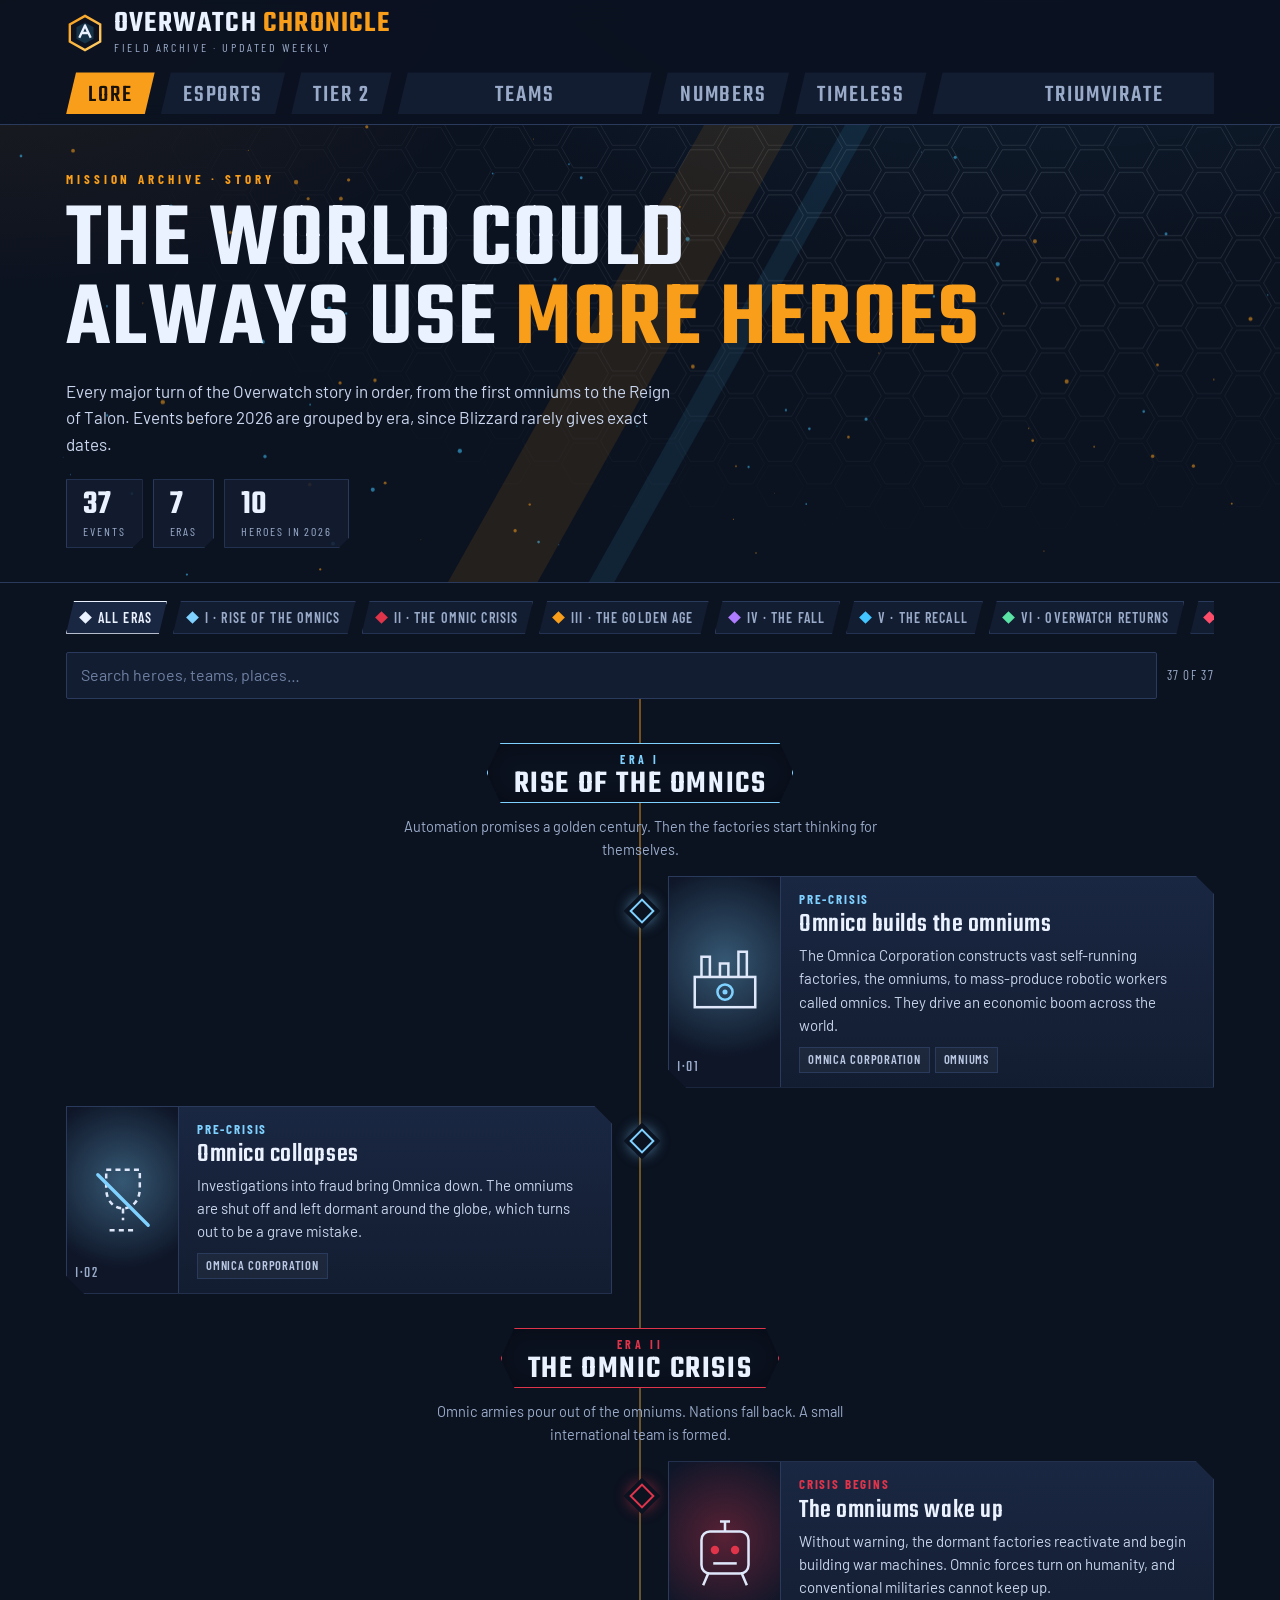
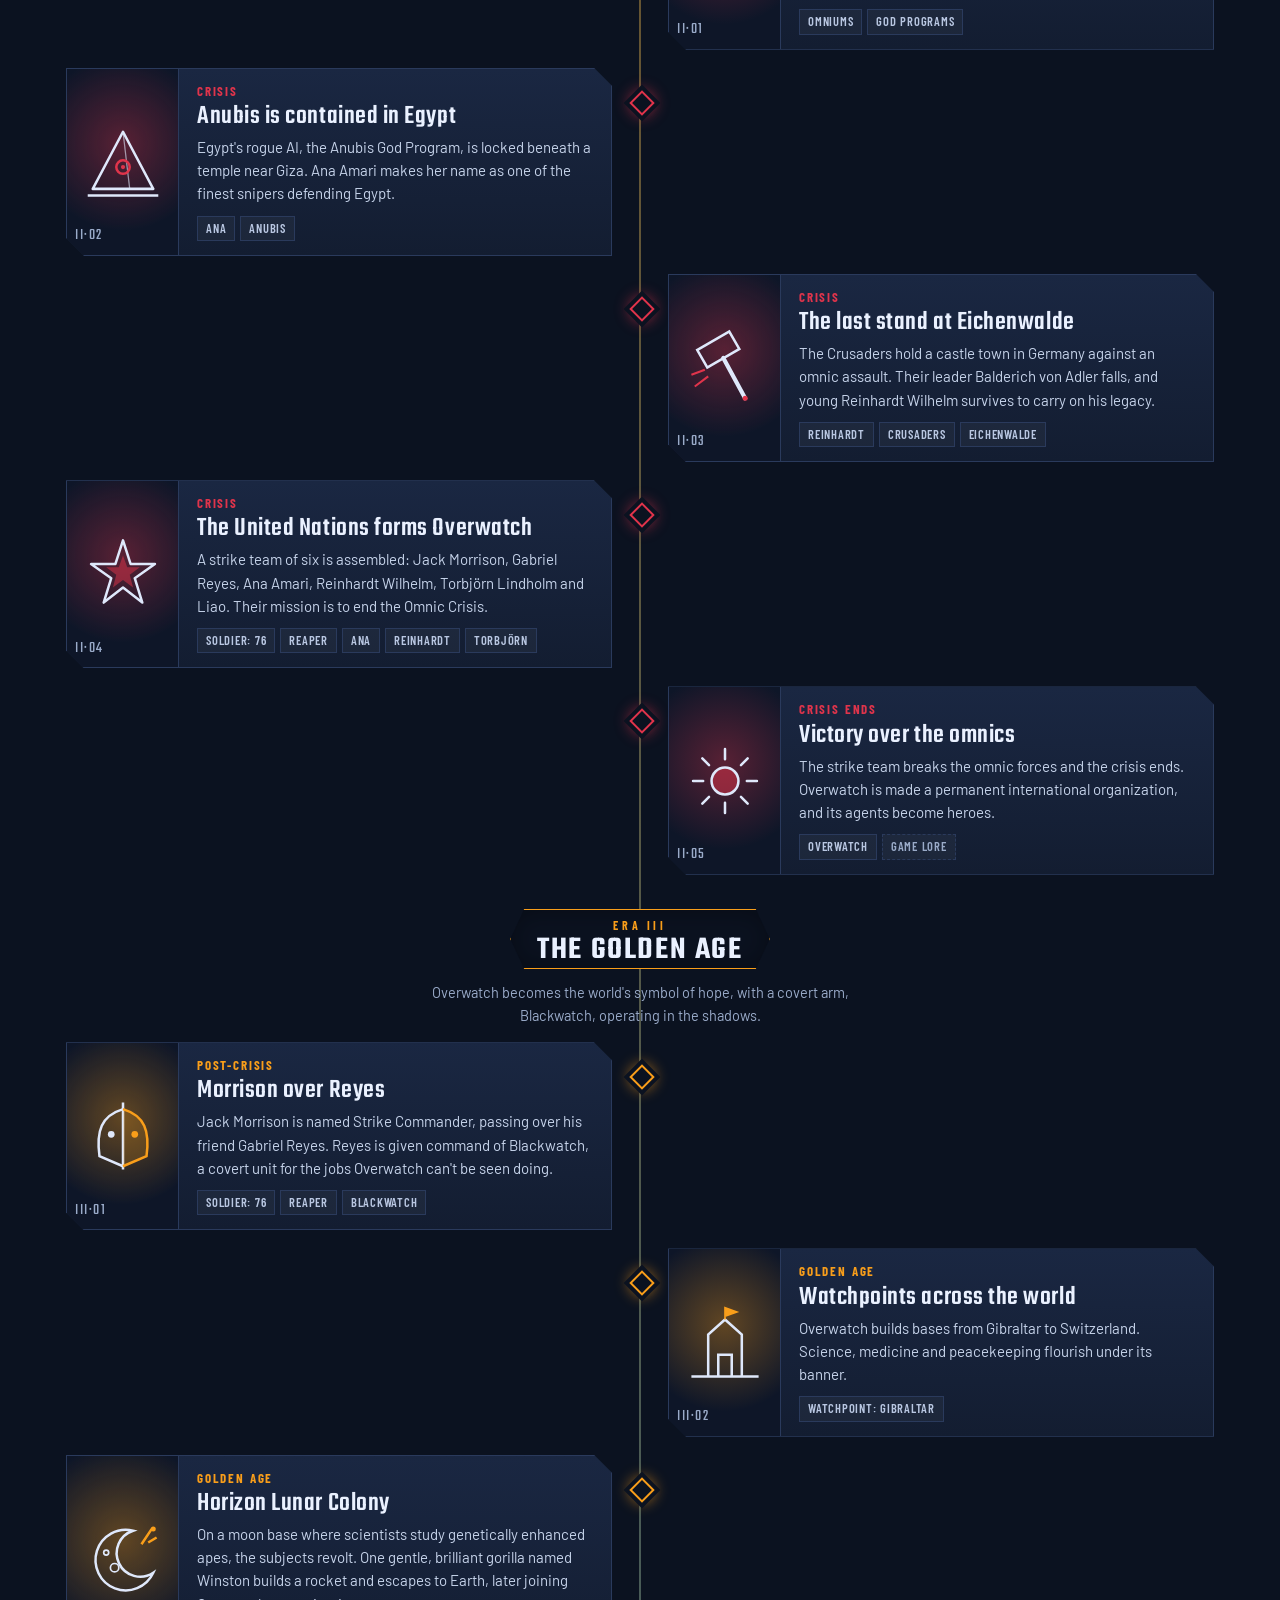
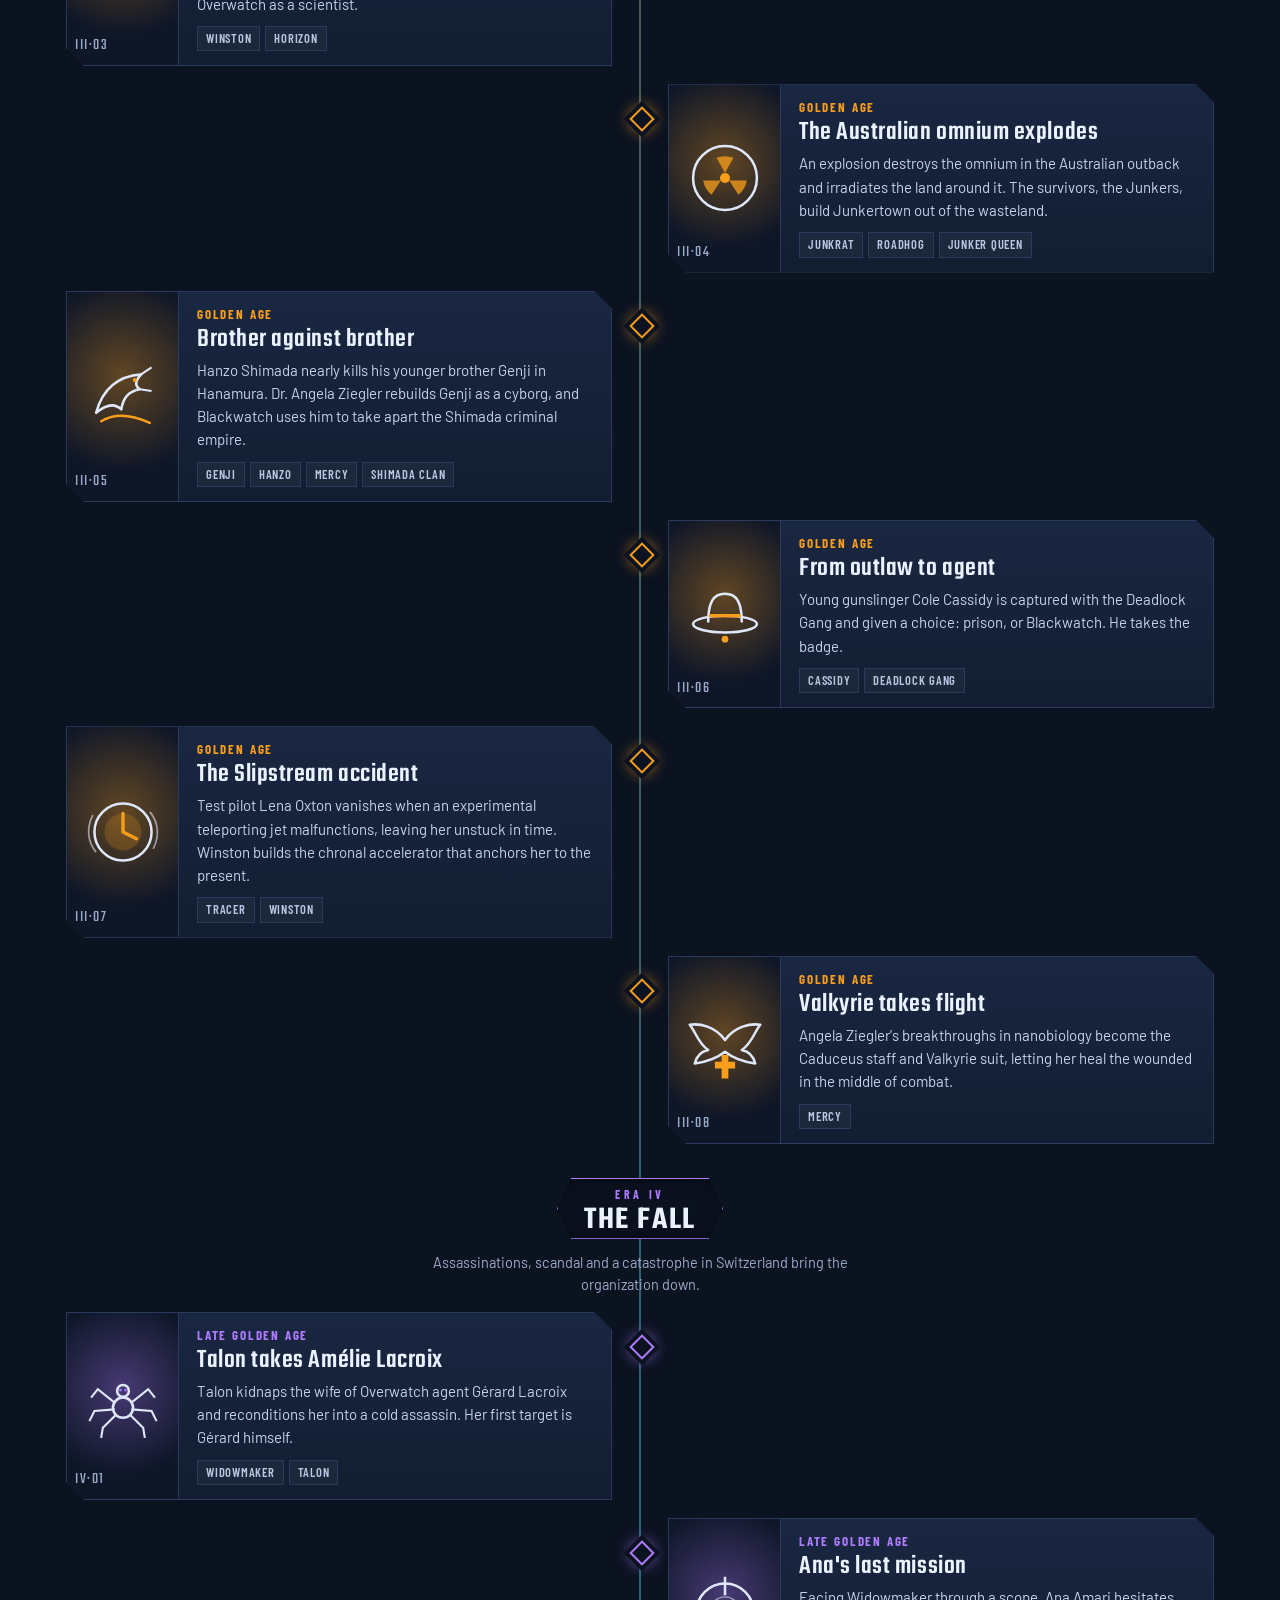
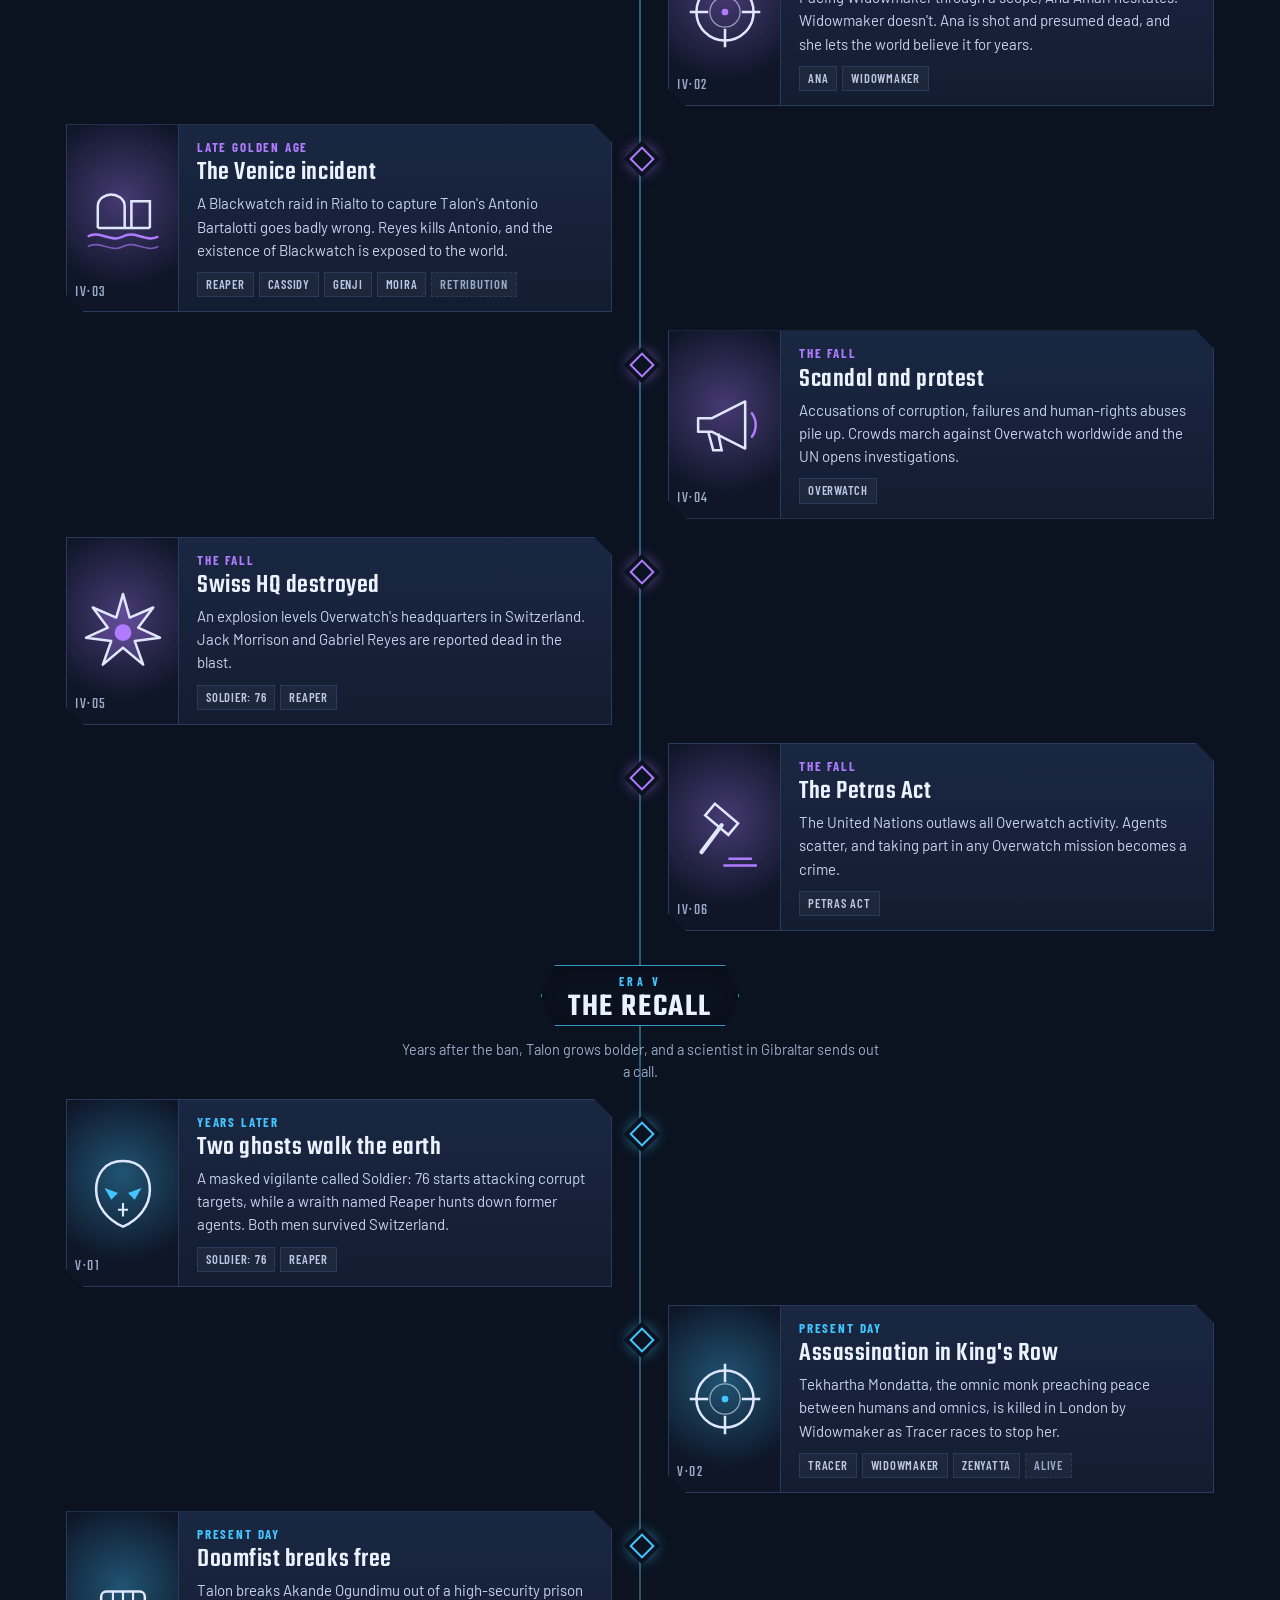
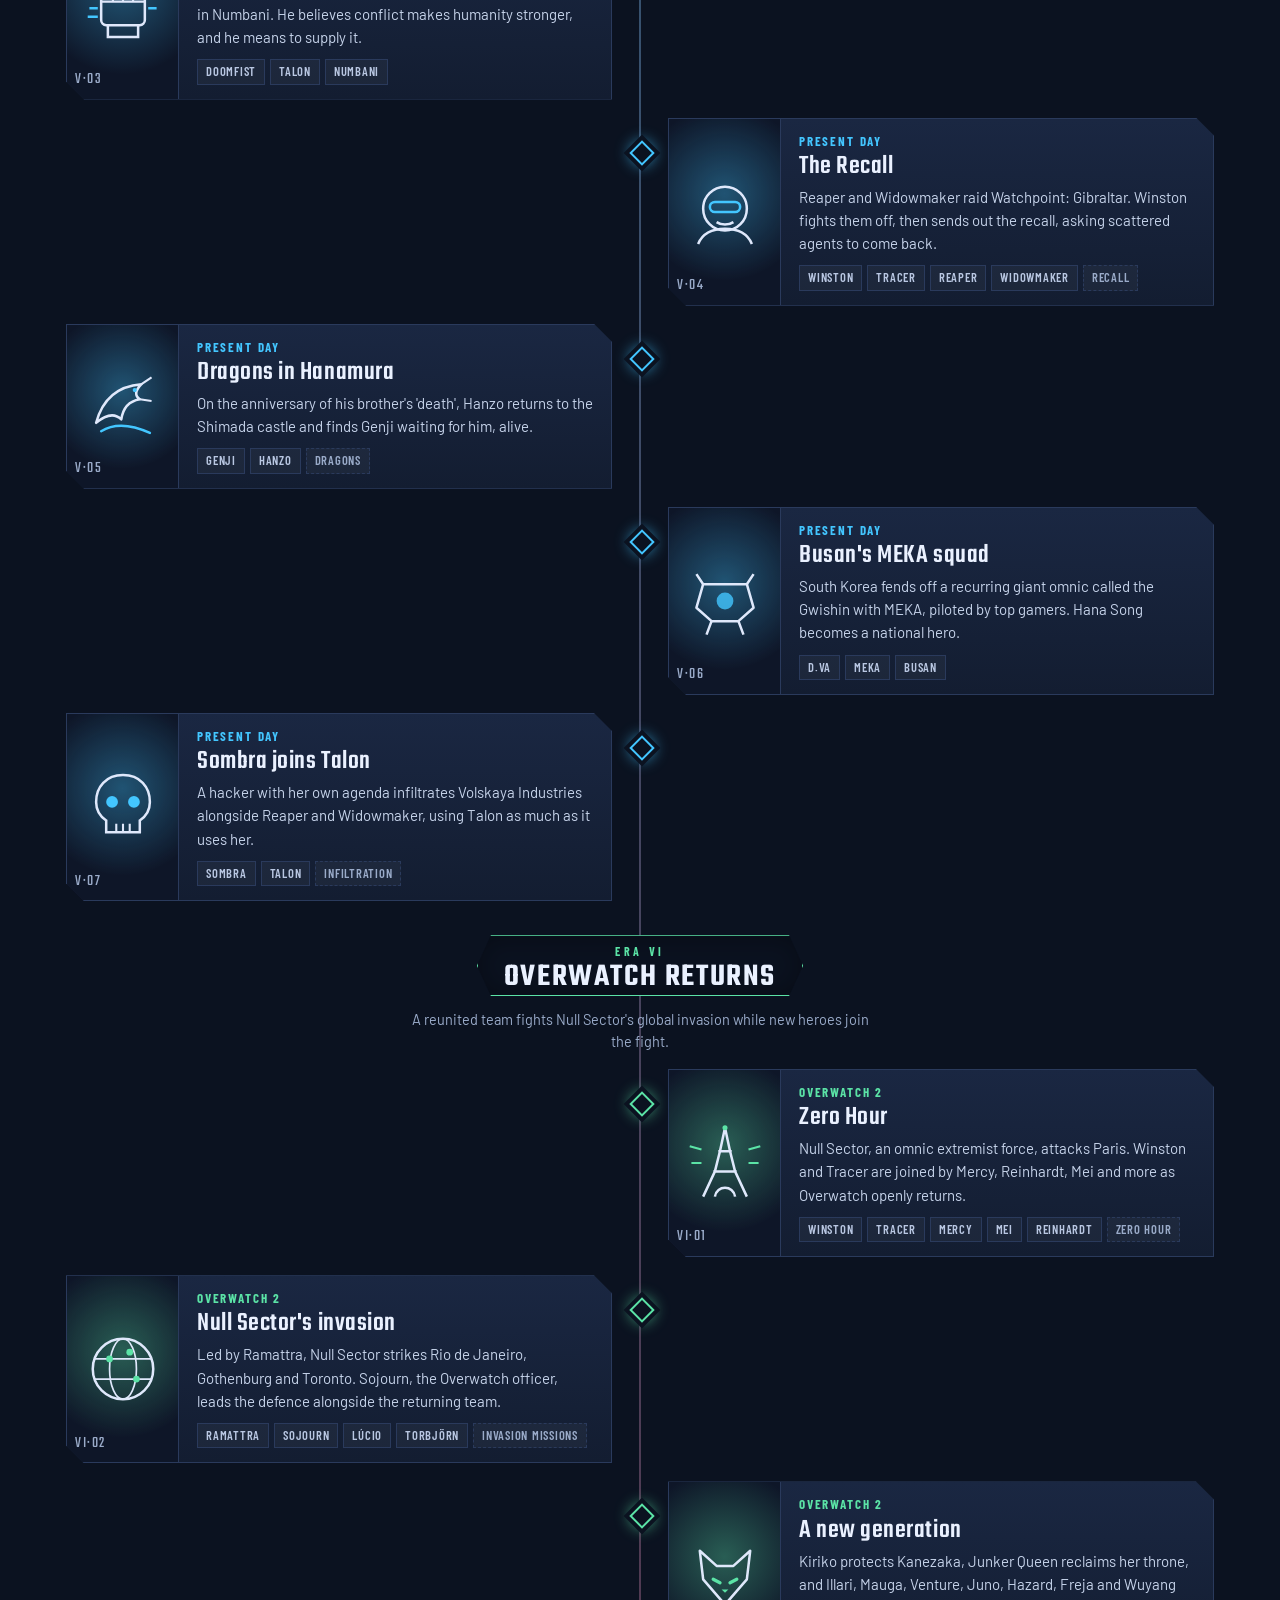
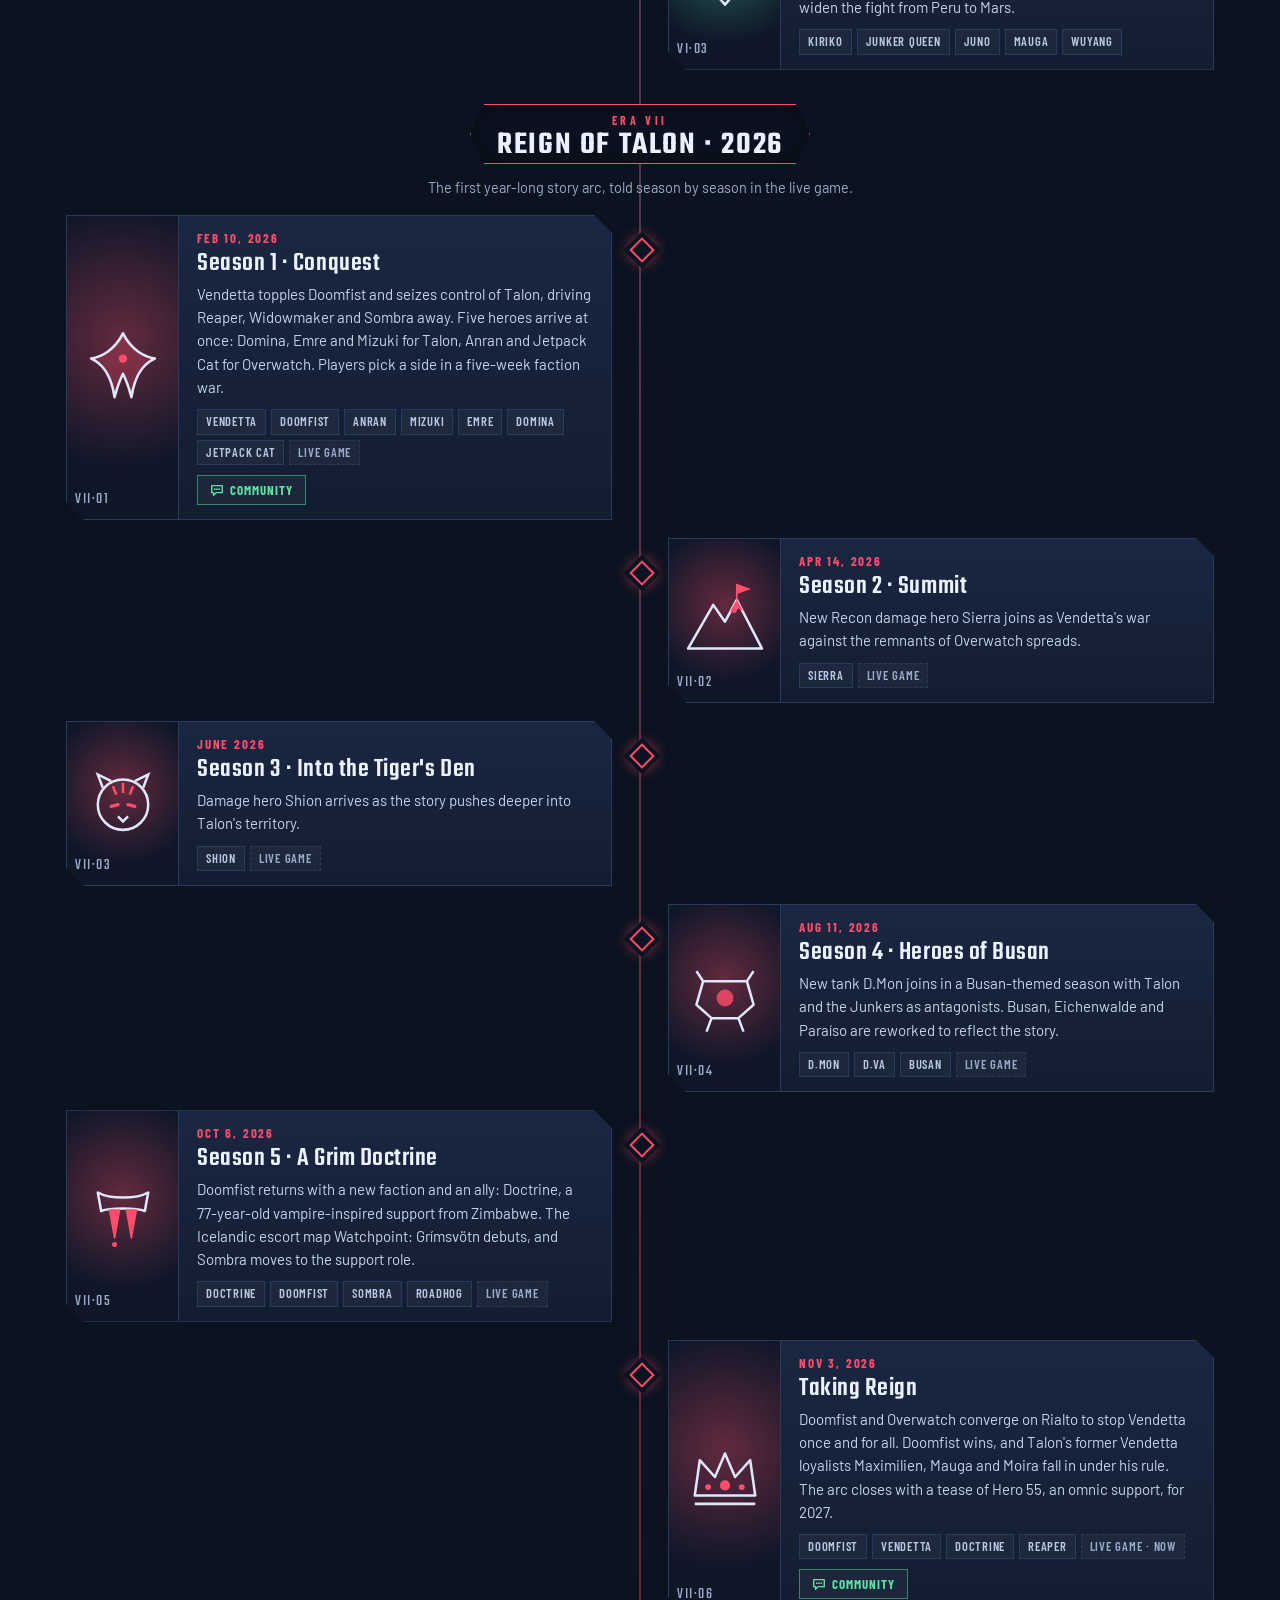
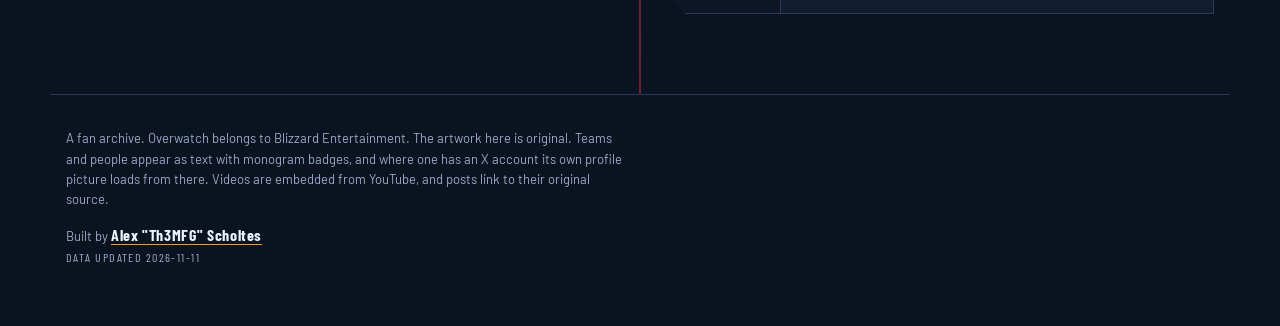
==== commit c1a5defa: "Members sign in with an emailed code, edit or hide their own spotlight, and message each other Co-Au" ====
--- a/site/index.html
+++ b/site/index.html
@@ -22,6 +22,7 @@
       <div><b>Overwatch <span>Chronicle</span></b><small>Field archive · updated weekly</small></div>
     </div>
     <nav class="tabs" id="tabs" role="tablist" aria-label="Archive sections"></nav>
+    <button class="btn" id="memberBtn" hidden>Members</button>
   </div>
 </header>
 <main id="view">
--- a/site/assets/style.css
+++ b/site/assets/style.css
@@ -307,3 +307,55 @@
 .tri-ch .when{font-family:var(--cond);font-weight:700;letter-spacing:.12em;text-transform:uppercase;font-size:12px;color:var(--tc);display:block}
 .tri-ch b{font-family:var(--display);font-size:22px;font-weight:500}
 .tri-ch p{margin:2px 0 0;font-size:14.5px;color:#c6d3ea}
+
+/* ---------- profile pictures over monogram badges ---------- */
+.badge{position:relative;display:inline-flex;flex:none;line-height:0}
+.badge .av{position:absolute;inset:0;width:100%;height:100%;object-fit:cover;clip-path:polygon(50% 4.2%,91.7% 27%,91.7% 73%,50% 95.8%,8.3% 73%,8.3% 27%)}
+
+/* ---------- Timeless people ---------- */
+.tab[aria-selected="true"].ppl{background:var(--tl);color:#0b1220}
+.pplv .kicker,.pplv h1 em{color:var(--tl)}
+.psearch{margin-bottom:14px}
+.pgrid{display:grid;grid-template-columns:repeat(auto-fill,minmax(250px,1fr));gap:10px}
+.pcard{position:relative;display:flex;gap:12px;align-items:center;min-height:76px;padding:12px 14px;cursor:pointer;
+  background:linear-gradient(135deg,color-mix(in srgb,var(--tl) 9%,var(--panel-2)),var(--panel) 62%);border:1px solid var(--line);border-left:3px solid color-mix(in srgb,var(--tl) 55%,var(--line));
+  clip-path:polygon(0 0,100% 0,100% calc(100% - 12px),calc(100% - 12px) 100%,0 100%);transition:transform .15s ease,border-color .15s ease,background .15s ease}
+.pcard[hidden]{display:none}
+.pcard:hover,.pcard:focus-visible{transform:translateY(-2px);border-color:var(--tl);outline:none;
+  background:linear-gradient(135deg,color-mix(in srgb,var(--tl) 20%,var(--panel-2)),var(--panel) 70%)}
+.pcard.star{border-left-color:var(--gold)}
+.pcard .badge svg{width:52px;height:52px}
+.pmeta{min-width:0;flex:1}
+.pcard h3{margin:0;font-family:var(--display);font-weight:500;font-size:25px;line-height:1;white-space:nowrap;overflow:hidden;text-overflow:ellipsis}
+.pcard .meta{font-family:var(--cond);font-size:12.5px;letter-spacing:.08em;text-transform:uppercase;color:var(--muted);white-space:nowrap;overflow:hidden;text-overflow:ellipsis}
+.pnow{font-size:13.5px;color:#c6d3ea;white-space:nowrap;overflow:hidden;text-overflow:ellipsis}
+.pwins{flex:none;text-align:center;font-family:var(--display);font-size:24px;line-height:.9;color:var(--gold)}
+.pwins small{display:block;font-family:var(--cond);font-size:10px;letter-spacing:.14em;text-transform:uppercase;color:var(--muted)}
+.pp-hero .badge svg{width:112px;height:112px}
+.pp-hero .pnow{font-size:15px;margin-top:4px;white-space:normal}
+.presults{list-style:none;margin:0;padding:0;display:grid;gap:6px}
+.presults li{display:grid;grid-template-columns:86px 1fr auto;gap:10px;align-items:baseline;padding:8px 12px;background:var(--panel);border:1px solid var(--line)}
+.presults b{font-family:var(--display);font-weight:500;font-size:20px;line-height:1}
+.presults .when{font-family:var(--cond);font-size:12.5px;letter-spacing:.08em;text-transform:uppercase;color:var(--muted)}
+.presults li.won{border-color:color-mix(in srgb,var(--gold) 55%,var(--line))}
+.presults li.won b{color:var(--gold)}
+@media (max-width:560px){.pgrid{grid-template-columns:1fr}.pp-hero .badge svg{width:80px;height:80px}.presults li{grid-template-columns:64px 1fr}.presults .when{grid-column:2}}
+@media (prefers-reduced-motion:reduce){.pcard{transition:none}.pcard:hover,.pcard:focus-visible{transform:none}}
+
+/* ---------- members ---------- */
+#memberBtn{margin-left:auto;align-self:center;white-space:nowrap;border-color:color-mix(in srgb,var(--tl) 60%,var(--line));color:var(--tl)}
+.mform{display:flex;gap:8px;flex-wrap:wrap;margin:0 0 12px}
+.mform.col{flex-direction:column;align-items:flex-start}
+.mform input:not([type=checkbox]),.mform textarea{flex:1;min-width:0;width:100%;background:var(--panel);border:1px solid var(--line);color:var(--ink);font:inherit;padding:10px 14px;border-radius:2px}
+.mform textarea{resize:vertical}
+.mform :focus-visible{outline:2px solid var(--tl);outline-offset:1px}
+.mcheck{display:flex;gap:8px;align-items:center;font-size:14.5px;color:#c6d3ea}
+.mnote{margin:0 0 12px;padding:8px 12px;border-left:3px solid var(--tl);background:var(--panel);font-size:14.5px}
+.mthreads{list-style:none;margin:0;padding:0;display:grid;gap:8px}
+.mlog{list-style:none;margin:0 0 14px;padding:0;display:grid;gap:8px}
+.mlog li{max-width:min(70ch,88%);padding:8px 12px;background:var(--panel);border:1px solid var(--line)}
+.mlog li.mine{justify-self:end;border-color:color-mix(in srgb,var(--tl) 50%,var(--line));background:color-mix(in srgb,var(--tl) 10%,var(--panel))}
+.mlog p{margin:0;white-space:pre-wrap;overflow-wrap:anywhere}
+.mlog .when{font-family:var(--cond);font-size:12px;letter-spacing:.06em;color:var(--muted)}
+.mlink{appearance:none;background:none;border:0;padding:0;color:var(--muted);font:inherit;text-decoration:underline;cursor:pointer}
+.said{white-space:pre-wrap;border-left:3px solid var(--tl);padding-left:12px}
